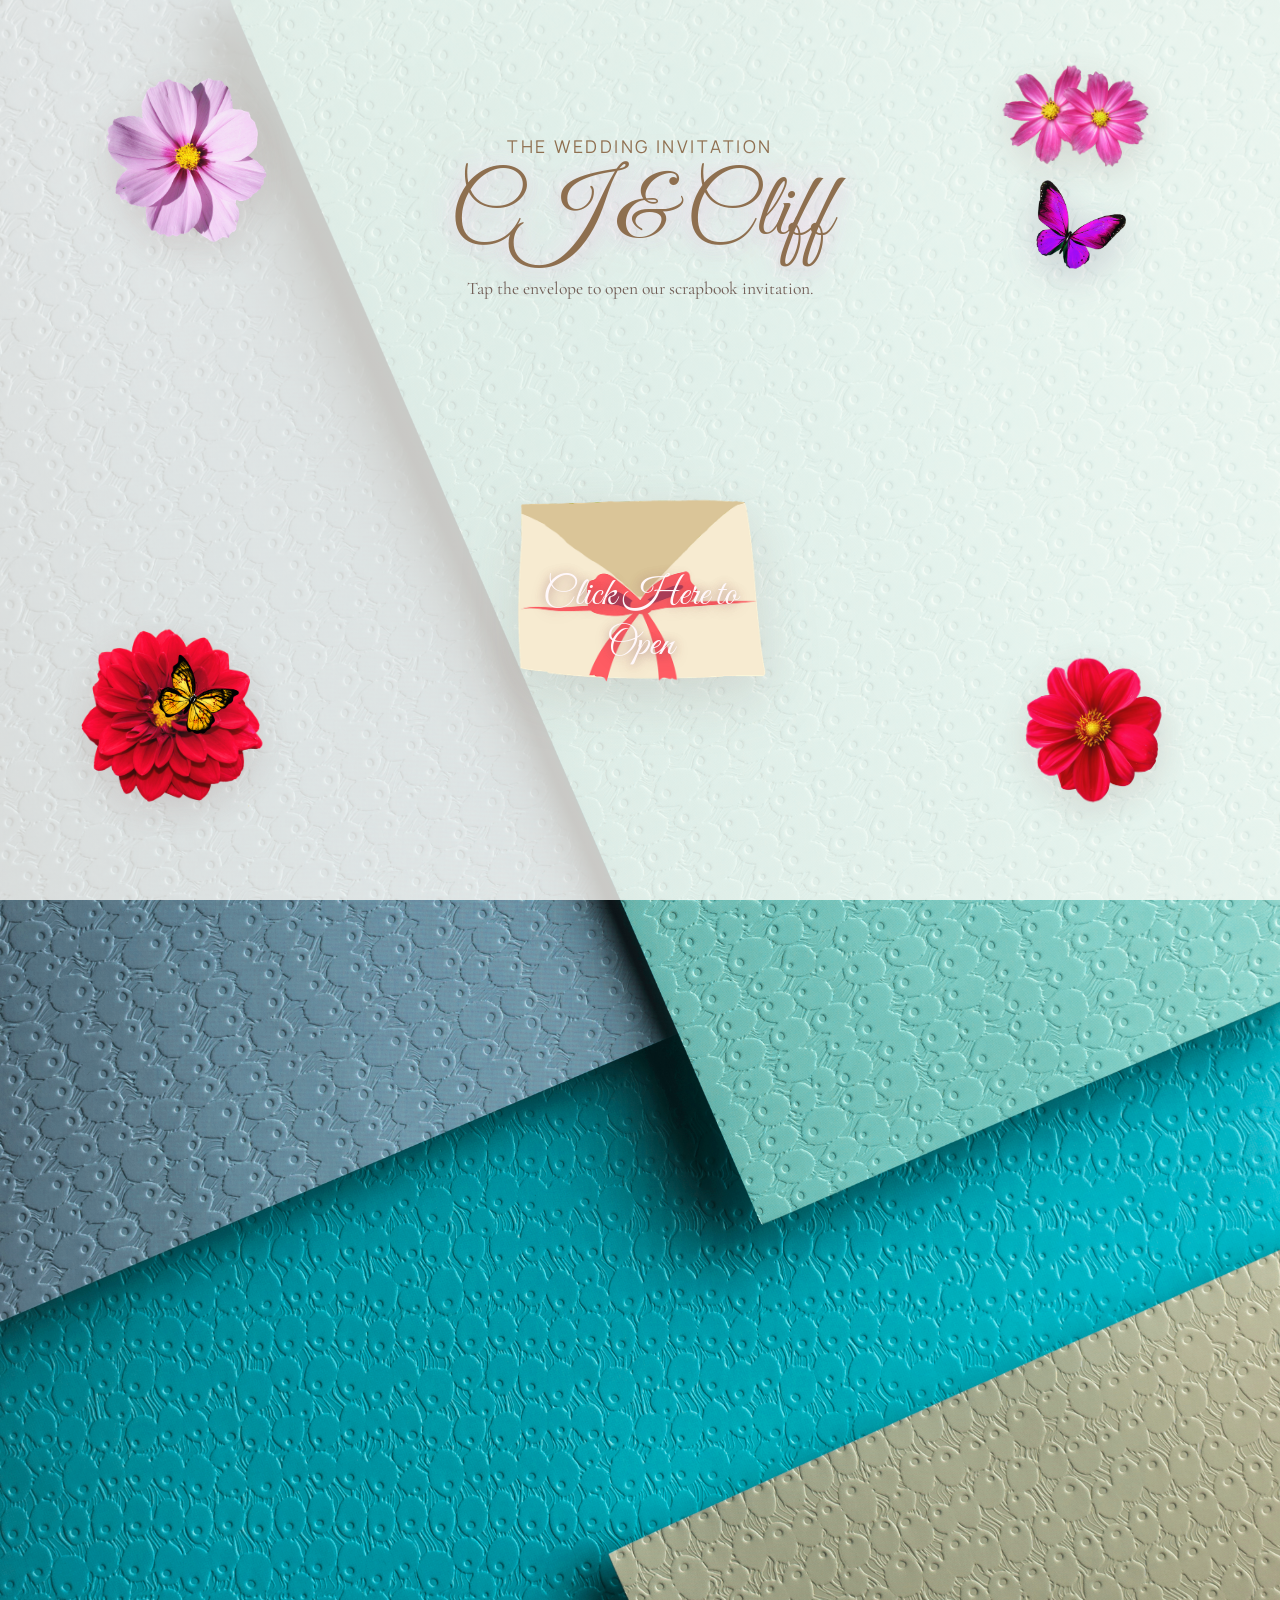
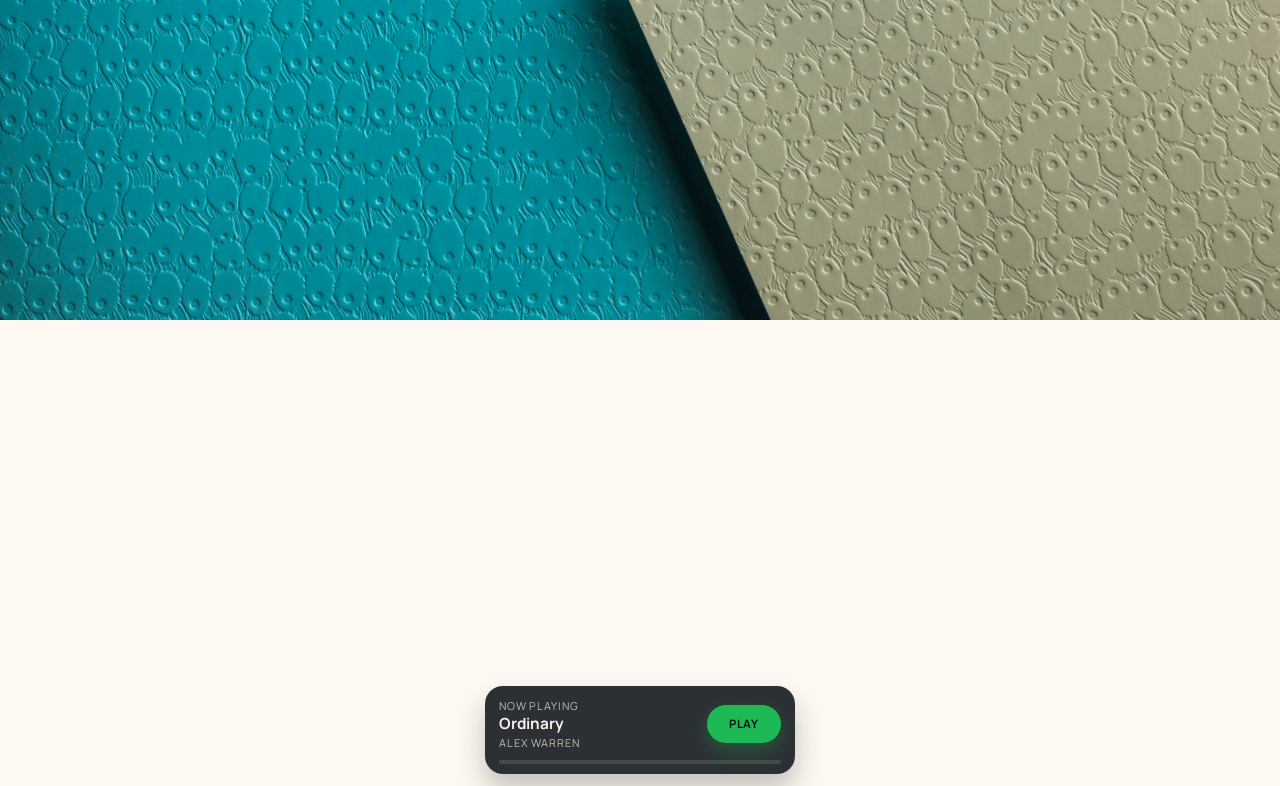
==== index.html @ ca9cabe4 "Add files via upload" ====
﻿<!DOCTYPE html>
<html lang="en">
<head>
    <meta charset="utf-8">
    <title>CJ &amp; Cliff | Wedding</title>
    <meta name="viewport" content="width=device-width, initial-scale=1.0">
    <meta name="description" content="Whimsical scrapbook wedding invitation for CJ and Cliff">
    <link rel="preconnect" href="https://fonts.googleapis.com">
    <link rel="preconnect" href="https://fonts.gstatic.com" crossorigin>
    <link href="https://fonts.googleapis.com/css2?family=Cormorant+Garamond:wght@400;500;600;700&family=Great+Vibes&family=Manrope:wght@400;500;600;700&display=swap" rel="stylesheet">
    <link href="css/style.css?v=20260424t" rel="stylesheet">
</head>
<body class="landing">
    <main class="landing-shell">
        <section class="envelope-stage" id="home">
            <img class="floating flower flower-a" src="img/single-flower-pink.png" srcset="img/single-flower-pink-mobile.png 480w, img/single-flower-pink.png 1200w" sizes="92px" decoding="async" alt="" aria-hidden="true">
            <img class="floating flower flower-b" src="img/pink-cosmos-pair.png" srcset="img/pink-cosmos-pair-mobile.png 900w, img/pink-cosmos-pair.png 1900w" sizes="(max-width: 767px) 116px, 210px" decoding="async" alt="" aria-hidden="true">
            <img class="floating flower flower-c" src="img/red-flower.png" srcset="img/red-flower-mobile.png 700w, img/red-flower.png 1644w" sizes="(max-width: 767px) 92px, 168px" decoding="async" alt="" aria-hidden="true">
            <img class="floating flower flower-d" src="img/red-dahlia.png" srcset="img/red-dahlia-mobile.png 900w, img/red-dahlia.png 2362w" sizes="(max-width: 767px) 92px, 188px" decoding="async" alt="" aria-hidden="true">
            <img class="floating butterfly butterfly-a" src="img/purple-butterfly.png" srcset="img/purple-butterfly-mobile.png 565w, img/purple-butterfly.png 565w" sizes="58px" decoding="async" alt="" aria-hidden="true">
            <img class="floating butterfly butterfly-b" src="img/yellow-butterfly.png" srcset="img/yellow-butterfly-mobile.png 480w, img/yellow-butterfly.png 1728w" sizes="(max-width: 767px) 54px, 86px" decoding="async" alt="" aria-hidden="true">

            <div class="intro-copy">
                <p class="eyebrow">The Wedding Invitation</p>
                <h1>CJ &amp; Cliff</h1>
                <p>Tap the envelope to open our scrapbook invitation.</p>
            </div>

            <button class="envelope" id="openInvitation" type="button" aria-label="Open invitation">
                <span class="envelope-burst" aria-hidden="true">
                    <img class="envelope-bloom envelope-bloom--center" src="img/pink-cosmos-pair.png" srcset="img/pink-cosmos-pair-mobile.png 900w, img/pink-cosmos-pair.png 1900w" sizes="100px" decoding="async" alt="">
                    <img class="envelope-bloom envelope-bloom--left" src="img/single-flower-pink.png" srcset="img/single-flower-pink-mobile.png 480w, img/single-flower-pink.png 1200w" sizes="82px" decoding="async" alt="">
                    <img class="envelope-bloom envelope-bloom--right" src="img/red-dahlia.png" srcset="img/red-dahlia-mobile.png 900w, img/red-dahlia.png 2362w" sizes="88px" decoding="async" alt="">
                    <img class="envelope-bloom envelope-bloom--small-left" src="img/red-flower.png" srcset="img/red-flower-mobile.png 700w, img/red-flower.png 1644w" sizes="42px" decoding="async" alt="">
                    <img class="envelope-bloom envelope-bloom--small-right" src="img/single-flower-pink.png" srcset="img/single-flower-pink-mobile.png 480w, img/single-flower-pink.png 1200w" sizes="42px" decoding="async" alt="">
                </span>
                <span class="envelope-art envelope-art--closed" aria-hidden="true">
                    <img src="img/hero-envelope-closed.png" srcset="img/hero-envelope-closed-mobile.png 1200w, img/hero-envelope-closed.png 5706w" sizes="(max-width: 767px) 94vw, 520px" fetchpriority="high" alt="">
                </span>
                <span class="envelope-art envelope-art--open" aria-hidden="true">
                    <img src="img/hero-envelope-open.png" srcset="img/hero-envelope-open-mobile.png 1200w, img/hero-envelope-open.png 5706w" sizes="(max-width: 767px) 94vw, 520px" decoding="async" alt="">
                </span>
                <span class="envelope-message">Click Here to Open</span>
            </button>
        </section>

        <section class="scrapbook hidden-board" id="scrapbook">
            <section class="countdown-wrap reveal-on-scroll" aria-labelledby="countdownTitle">
                <div class="countdown-board">
                    <p class="eyebrow">Counting Down To Forever</p>
                    <h2 id="countdownTitle">Wedding Day Countdown</h2>
                    <div class="countdown-grid" id="countdownTimer" data-wedding-date="2026-05-28T16:30:00">
                        <div class="countdown-unit">
                            <strong data-unit="days">00</strong>
                            <span>Days</span>
                        </div>
                        <div class="countdown-unit">
                            <strong data-unit="hours">00</strong>
                            <span>Hours</span>
                        </div>
                        <div class="countdown-unit">
                            <strong data-unit="minutes">00</strong>
                            <span>Minutes</span>
                        </div>
                        <div class="countdown-unit">
                            <strong data-unit="seconds">00</strong>
                            <span>Seconds</span>
                        </div>
                    </div>
                </div>
            </section>

            <img class="sticker sticker-1 floating" src="img/single-flower-pink.png" srcset="img/single-flower-pink-mobile.png 480w, img/single-flower-pink.png 1200w" sizes="82px" loading="lazy" decoding="async" alt="" aria-hidden="true">
            <img class="sticker sticker-2 floating" src="img/pink-cosmos-pair.png" srcset="img/pink-cosmos-pair-mobile.png 900w, img/pink-cosmos-pair.png 1900w" sizes="88px" loading="lazy" decoding="async" alt="" aria-hidden="true">
            <img class="sticker sticker-3 floating" src="img/yellow-butterfly.png" srcset="img/yellow-butterfly-mobile.png 480w, img/yellow-butterfly.png 1728w" sizes="46px" loading="lazy" decoding="async" alt="" aria-hidden="true">
            <img class="sticker sticker-4 floating" src="img/red-flower.png" srcset="img/red-flower-mobile.png 700w, img/red-flower.png 1644w" sizes="58px" loading="lazy" decoding="async" alt="" aria-hidden="true">
            <img class="sticker sticker-5 floating" src="img/purple-butterfly.png" srcset="img/purple-butterfly-mobile.png 565w, img/purple-butterfly.png 565w" sizes="62px" loading="lazy" decoding="async" alt="" aria-hidden="true">
            <img class="sticker sticker-6 floating" src="img/red-dahlia.png" srcset="img/red-dahlia-mobile.png 900w, img/red-dahlia.png 2362w" sizes="72px" loading="lazy" decoding="async" alt="" aria-hidden="true">
            <img class="sticker sticker-7 floating" src="img/wedding-bg.png" loading="lazy" decoding="async" alt="" aria-hidden="true">

            <div class="scrapbook-top">
                <div class="top-envelope">
                    <div class="mini-envelope"></div>
                </div>
                <div class="top-date card-note reveal-on-scroll">
                    <p>28th May</p>
                    <h2>2026</h2>
                    <span>At 4:30 in the afternoon<br>Treasure Trove Resort<br>City of Batac, Ilocos Norte</span>
                </div>
            </div>

            <a class="photo-card reveal-on-scroll" href="couple.html">
                <img src="img/hero-cj-cliff-bg.jpg" decoding="async" alt="CJ and Cliff walking by the beach">
                <div class="photo-card__copy">
                    <span>Please join us as we celebrate the wedding of</span>
                    <strong>CJ<br>and<br>Cliff</strong>
                </div>
            </a>

            <a class="circle-card reveal-on-scroll" href="wedding-details.html">
                <span>Click for the</span>
                <strong>Details</strong>
            </a>

            <a class="rsvp-card reveal-on-scroll" href="rsvp.html">
                <img src="img/rsvp-flower-button.png" srcset="img/rsvp-flower-button-mobile.png 1000w, img/rsvp-flower-button.png 5706w" sizes="112px" loading="lazy" decoding="async" alt="" aria-hidden="true">
                <span>Please</span>
                <strong>RSVP</strong>
                <span>Here</span>
            </a>

            <a class="entourage-card reveal-on-scroll" href="entourage.html">
                <span>Click to see the</span>
                <strong>Entourage</strong>
            </a>

            <a class="polaroid polaroid-one reveal-on-scroll" href="dress-code.html">
                <img src="img/dress-code-photo.jpg" loading="lazy" decoding="async" alt="Dress code preview">
                <span>Dress Code</span>
            </a>

            <a class="polaroid polaroid-two reveal-on-scroll" href="gallery.html">
                <img src="img/see-more-photos.jpg" loading="lazy" decoding="async" alt="Bride and groom gallery preview">
                <span>See More Photos</span>
            </a>

            <a class="polaroid polaroid-three reveal-on-scroll" href="wedding-details.html">
                <img src="img/wedding-details-photo.jpg" loading="lazy" decoding="async" alt="Wedding details preview">
                <span>Wedding Details</span>
            </a>
        </section>
    </main>

    <script src="js/main.js?v=20260424q"></script>
</body>
</html>
---- css/style.css ----
﻿:root {
    --paper: #fdf8f1;
    --paper-soft: rgba(255, 252, 247, 0.86);
    --rose: #d69dc3;
    --lilac: #b89ad6;
    --blue: #b9caee;
    --yellow: #f2e18a;
    --text: #6f5b54;
    --heading: #8e6f4f;
    --shadow: 0 20px 45px rgba(104, 78, 65, 0.16);
}

* { box-sizing: border-box; }
html { scroll-behavior: smooth; -webkit-text-size-adjust: 100%; }
body { overflow-x: hidden; }
body {
    margin: 0;
    color: var(--text);
    font-family: "Cormorant Garamond", serif;
    background-color: var(--paper);
    background-image:
        linear-gradient(rgba(255, 252, 247, 0.78), rgba(255, 252, 247, 0.78)),
        url("../img/site-paper-bg.jpg");
    background-position: center top;
    background-size: cover;
    background-repeat: no-repeat;
    background-attachment: fixed;
}

body {
    opacity: 0;
    transform: translateY(16px);
    transition: opacity 0.45s ease, transform 0.45s ease;
}

body.page-ready {
    opacity: 1;
    transform: translateY(0);
}

body.page-leaving {
    opacity: 0;
    transform: translateY(18px);
}

.reveal-on-scroll {
    opacity: 0;
    transform: translateY(28px) scale(0.94);
    transition:
        opacity 0.8s ease,
        transform 0.8s cubic-bezier(0.22, 1, 0.36, 1);
    will-change: opacity, transform;
}

.reveal-on-scroll.is-visible {
    opacity: 1;
    transform: translateY(0) scale(1);
}

img { display: block; max-width: 100%; }
a { color: inherit; text-decoration: none; }
button { font: inherit; }

a,
button {
    -webkit-tap-highlight-color: transparent;
}

@keyframes floaty {
    0%, 100% { transform: translateY(0) rotate(0deg); }
    50% { transform: translateY(-14px) rotate(3deg); }
}

@keyframes flutter {
    0%, 100% { transform: translateY(0) rotate(-4deg); }
    50% { transform: translateY(-10px) translateX(8px) rotate(4deg); }
}

@keyframes fadeUp {
    from { opacity: 0; transform: translateY(20px); }
    to { opacity: 1; transform: translateY(0); }
}

@keyframes scrapbookFloatSoft {
    0%, 100% { transform: translateY(0) rotate(var(--float-rotate, 0deg)); }
    50% { transform: translateY(-10px) rotate(var(--float-rotate, 0deg)); }
}

@keyframes scrapbookFloatTilt {
    0%, 100% { transform: translateY(0) rotate(var(--float-rotate, 0deg)); }
    50% { transform: translateY(-14px) rotate(calc(var(--float-rotate, 0deg) + 2deg)); }
}

@keyframes backArrowNudge {
    0%, 100% { transform: translateX(0) rotate(0deg); }
    50% { transform: translateX(-6px) rotate(-6deg); }
}

@keyframes backArrowLaunch {
    0% { transform: translateX(0) scale(1) rotate(0deg); opacity: 1; }
    45% { transform: translateX(-14px) scale(1.04) rotate(-8deg); opacity: 1; }
    100% { transform: translateX(-58px) scale(0.92) rotate(-14deg); opacity: 0; }
}

@keyframes backLinkFade {
    0% { transform: translateX(0); opacity: 1; }
    100% { transform: translateX(-10px); opacity: 0; }
}

.landing-shell,
.page-wrap {
    min-height: 100vh;
}

.music-panel {
    max-width: 980px;
    margin: 0 auto 60px;
    padding: 0 18px;
}

.countdown-wrap {
    position: relative;
    z-index: 4;
    max-width: 440px;
    margin: 0 auto 22px;
}

.countdown-board {
    position: relative;
    padding: 24px 22px;
    border-radius: 22px;
    text-align: center;
    color: #fff5ea;
    background:
        linear-gradient(180deg, rgba(133, 88, 50, 0.18), rgba(70, 39, 19, 0.2)),
        linear-gradient(135deg, #8b5a2b, #6e4321 45%, #9c6a38 100%);
    box-shadow:
        inset 0 2px 0 rgba(255,255,255,0.12),
        inset 0 -3px 0 rgba(64, 34, 17, 0.24),
        0 18px 30px rgba(90, 58, 33, 0.25);
    overflow: hidden;
}

.countdown-board::before,
.countdown-board::after {
    content: "";
    position: absolute;
    inset: 0;
    pointer-events: none;
}

.countdown-board::before {
    background:
        linear-gradient(90deg, transparent 0 8%, rgba(255,255,255,0.08) 9% 10%, transparent 11% 22%, rgba(255,255,255,0.05) 23% 24%, transparent 25% 100%),
        linear-gradient(180deg, transparent 0 18%, rgba(59, 30, 11, 0.16) 19% 20%, transparent 21% 58%, rgba(59, 30, 11, 0.12) 59% 60%, transparent 61% 100%);
    mix-blend-mode: soft-light;
}

.countdown-board::after {
    inset: 10px;
    border-radius: 16px;
    border: 1px solid rgba(255, 239, 217, 0.16);
}

.countdown-board .eyebrow {
    color: #f9e7c9;
    margin-bottom: 8px;
}

.countdown-board h2 {
    margin: 0 0 16px;
    font-family: "Great Vibes", cursive;
    font-size: 2.6rem;
    font-weight: 400;
    color: #fff7ef;
}

.countdown-grid {
    display: grid;
    grid-template-columns: repeat(4, minmax(0, 1fr));
    gap: 10px;
}

.countdown-unit {
    padding: 14px 8px 12px;
    border-radius: 16px;
    background: rgba(255, 244, 227, 0.12);
    border: 1px solid rgba(255, 244, 227, 0.12);
    backdrop-filter: blur(2px);
}

.countdown-unit strong {
    display: block;
    font-family: "Manrope", sans-serif;
    font-size: 1.7rem;
    line-height: 1;
    letter-spacing: 0.04em;
}

.countdown-unit span {
    display: block;
    margin-top: 8px;
    font-family: "Manrope", sans-serif;
    font-size: 0.72rem;
    letter-spacing: 0.08em;
    text-transform: uppercase;
}

.music-card {
    max-width: 540px;
    margin: 0 auto;
    padding: 22px;
    background: var(--paper-soft);
    border-radius: 24px;
    box-shadow: var(--shadow);
    text-align: center;
}

.music-card h2 {
    margin: 0 0 16px;
    font-family: "Great Vibes", cursive;
    font-size: 2.6rem;
    font-weight: 400;
    color: var(--heading);
}

.envelope-stage,
.scrapbook,
.page-hero {
    position: relative;
    overflow: hidden;
}

.envelope-stage {
    min-height: 100vh;
    padding: 34px 20px 56px;
    display: flex;
    flex-direction: column;
    align-items: center;
    justify-content: center;
    text-align: center;
}

.intro-copy {
    position: relative;
    z-index: 6;
    max-width: 560px;
    animation: fadeUp 0.8s ease both;
}

.eyebrow {
    margin: 0 0 12px;
    font-family: "Manrope", sans-serif;
    font-size: 0.92rem;
    letter-spacing: 0.14em;
    text-transform: uppercase;
    color: var(--heading);
}

.intro-copy h1,
.page-hero h1,
.card-note h2,
.paper-card h2 {
    margin: 0;
    font-family: "Great Vibes", cursive;
    font-weight: 400;
    color: var(--heading);
}

.intro-copy h1 {
    font-size: clamp(3.5rem, 8vw, 5.6rem);
    line-height: 0.95;
    text-shadow:
        0 0 18px rgba(255, 241, 251, 0.9),
        0 0 34px rgba(233, 186, 224, 0.55),
        0 6px 16px rgba(153, 108, 141, 0.22);
}

.intro-copy p,
.page-hero p,
.paper-card p,
.timeline-list span {
    font-size: 1.1rem;
    line-height: 1.6;
}

.envelope {
    position: relative;
    z-index: 2;
    width: min(520px, 92vw);
    height: 390px;
    margin-top: 36px;
    border: 0;
    background: transparent;
    cursor: pointer;
    overflow: visible;
    animation: fadeUp 1s ease 0.15s both;
}

.envelope-art {
    position: absolute;
    inset: 0;
    display: flex;
    align-items: center;
    justify-content: center;
    pointer-events: none;
    transition:
        opacity 0.55s ease,
        transform 0.85s cubic-bezier(0.22, 1, 0.36, 1),
        filter 0.55s ease;
}

.envelope-burst {
    position: absolute;
    left: 50%;
    bottom: 128px;
    z-index: 1;
    width: 310px;
    height: 190px;
    transform: translateX(-50%);
    pointer-events: none;
}

.envelope-bloom {
    position: absolute;
    object-fit: contain;
    opacity: 0;
    transform-origin: bottom center;
    transform: translateY(36px) scale(0.62) rotate(0deg);
    transition:
        transform 0.95s cubic-bezier(0.22, 1, 0.36, 1),
        opacity 0.55s ease;
    filter: drop-shadow(0 12px 14px rgba(112, 72, 110, 0.16));
}

.envelope-bloom--center {
    left: 76px;
    bottom: 18px;
    width: 148px;
    transition-delay: 0.16s;
}

.envelope-bloom--left {
    left: 6px;
    bottom: 24px;
    width: 122px;
    transition-delay: 0.28s;
}

.envelope-bloom--right {
    right: 0;
    bottom: 14px;
    width: 132px;
    transition-delay: 0.22s;
}

.envelope-bloom--small-left {
    left: 44px;
    bottom: 98px;
    width: 64px;
    transition-delay: 0.34s;
}

.envelope-bloom--small-right {
    right: 40px;
    bottom: 92px;
    width: 60px;
    transition-delay: 0.4s;
}

.envelope-art img {
    width: 100%;
    max-width: 520px;
    height: auto;
    object-fit: contain;
    filter: drop-shadow(0 18px 28px rgba(122, 96, 82, 0.18));
}

.envelope-art--closed {
    z-index: 2;
    opacity: 1;
    transform: translateY(0) scale(1);
}

.envelope-art--open {
    z-index: 1;
    opacity: 0;
    transform: translateY(36px) scale(0.9);
}

.envelope-message {
    position: absolute;
    left: 50%;
    top: 214px;
    z-index: 3;
    transform: translateX(-50%);
    font-family: "Great Vibes", cursive;
    font-size: clamp(1.7rem, 4vw, 2.5rem);
    color: #fff8fb;
    text-shadow:
        0 0 10px rgba(130, 70, 74, 0.4),
        0 4px 14px rgba(145, 79, 92, 0.35);
    transition: opacity 0.28s ease, transform 0.28s ease;
}

.envelope.open .envelope-art--closed {
    opacity: 0;
    transform: translateY(-16px) scale(0.96);
}

.envelope.open .envelope-art--open {
    opacity: 1;
    transform: translateY(0) scale(1);
}

.envelope.open .envelope-bloom {
    opacity: 1;
}

.envelope.open .envelope-bloom--center {
    transform: translateY(-30px) scale(1) rotate(-2deg);
}

.envelope.open .envelope-bloom--left {
    transform: translate(-10px, -54px) scale(1) rotate(-10deg);
}

.envelope.open .envelope-bloom--right {
    transform: translate(8px, -48px) scale(1) rotate(12deg);
}

.envelope.open .envelope-bloom--small-left {
    transform: translate(-12px, -82px) scale(1) rotate(-14deg);
}

.envelope.open .envelope-bloom--small-right {
    transform: translate(14px, -78px) scale(1) rotate(14deg);
}

.envelope.open .envelope-message {
    opacity: 0;
    transform: translateX(-50%) translateY(-8px);
    transition: opacity 0.28s ease, transform 0.28s ease;
}

.floating {
    pointer-events: none;
}

.flower,
.sticker,
.page-decor {
    position: absolute;
    object-fit: contain;
    animation: floaty 7s ease-in-out infinite;
    z-index: 3;
    filter: drop-shadow(0 10px 18px rgba(120, 84, 75, 0.18));
}

.butterfly {
    position: absolute;
    object-fit: contain;
    animation: flutter 7s ease-in-out infinite;
    z-index: 3;
    filter: drop-shadow(0 10px 18px rgba(84, 61, 103, 0.22));
}

.flower-a { top: 8%; left: 8%; width: 170px; opacity: 0.96; }
.flower-b { top: 5%; right: 8%; width: 210px; opacity: 0.97; animation-delay: -1.2s; }
.flower-c { bottom: 10%; right: 8%; width: 168px; opacity: 0.95; animation-delay: -2s; }
.flower-d { bottom: 10%; left: 6%; width: 188px; opacity: 0.95; animation-delay: -1.8s; }
.butterfly-a { top: 20%; right: 12%; width: 90px; }
.butterfly-b { bottom: 18%; left: 12%; width: 86px; animation-delay: -1.5s; }

.scrapbook {
    max-width: 540px;
    min-height: 1320px;
    margin: 0 auto 70px;
    padding: 22px 14px 40px;
    background:
        radial-gradient(circle at top left, rgba(255,255,255,0.9), transparent 22%),
        linear-gradient(180deg, rgba(255,255,255,0.72), rgba(255,255,255,0.32));
    border-radius: 26px;
}

.hidden-board {
    opacity: 0;
    transform: translateY(26px);
    pointer-events: none;
    transition: opacity 0.45s ease, transform 0.45s ease;
}

.site-open .hidden-board {
    opacity: 1;
    transform: translateY(0);
    pointer-events: auto;
}

.scrapbook-top {
    position: relative;
    height: 210px;
}

.top-envelope {
    position: absolute;
    top: 0;
    left: 58px;
    width: 240px;
    height: 155px;
}

.mini-envelope {
    position: relative;
    width: 100%;
    height: 100%;
    background: linear-gradient(145deg, #d4c0ef, #b89ad6);
    border-radius: 10px;
    box-shadow: var(--shadow);
}

.mini-envelope::before,
.mini-envelope::after {
    content: "";
    position: absolute;
}

.mini-envelope::before {
    inset: 0;
    background: linear-gradient(135deg, rgba(255,255,255,0.24), rgba(170,142,212,0.18));
    clip-path: polygon(0 0, 50% 55%, 100% 0, 100% 100%, 0 100%);
}

.mini-envelope::after {
    left: 50%;
    top: 50%;
    width: 66px;
    height: 66px;
    border-radius: 50%;
    transform: translate(-50%, -28%);
    background: radial-gradient(circle at 32% 28%, #f2bad0, #c07da0);
    box-shadow: 0 8px 18px rgba(161, 92, 125, 0.2);
}

.card-note {
    position: absolute;
    top: 36px;
    right: 30px;
    width: 205px;
    padding: 22px 18px;
    background: var(--yellow);
    border-radius: 8px;
    box-shadow: var(--shadow);
    text-align: center;
    transform: rotate(1deg);
}

.card-note p {
    margin: 0;
    font-size: 1.55rem;
}

.card-note h2 {
    font-size: 2.5rem;
}

.card-note span {
    display: block;
    margin-top: 10px;
    font-size: 0.9rem;
    line-height: 1.5;
}

.photo-card,
.circle-card,
.rsvp-card,
.entourage-card,
.polaroid {
    position: absolute;
    display: block;
    box-shadow: var(--shadow);
    transition: transform 0.28s ease, box-shadow 0.28s ease, opacity 0.28s ease;
}

.photo-card,
.circle-card,
.rsvp-card,
.entourage-card,
.polaroid {
    animation-duration: 6.8s;
    animation-timing-function: ease-in-out;
    animation-iteration-count: infinite;
}

.photo-card:hover,
.circle-card:hover,
.rsvp-card:hover,
.entourage-card:hover,
.polaroid:hover,
.button-link:hover,
.back-link:hover {
    transform: translateY(-4px);
}

.photo-card:active,
.circle-card:active,
.rsvp-card:active,
.entourage-card:active,
.polaroid:active,
.button-link:active,
.back-link:active {
    transform: scale(0.98);
}

.reveal-on-scroll.photo-card:hover,
.reveal-on-scroll.circle-card:hover,
.reveal-on-scroll.rsvp-card:hover,
.reveal-on-scroll.entourage-card:hover,
.reveal-on-scroll.polaroid:hover {
    transform: translateY(-4px) scale(1);
}

.photo-card {
    --float-rotate: -2deg;
    top: 184px;
    left: 44px;
    width: 210px;
    height: 320px;
    overflow: hidden;
    background: #fff;
    transform: rotate(var(--float-rotate));
    animation-name: scrapbookFloatSoft;
}

.photo-card img {
    width: 100%;
    height: 100%;
    object-fit: cover;
    object-position: center 42%;
}

.photo-card::after {
    content: "";
    position: absolute;
    inset: 0;
    background: linear-gradient(180deg, rgba(31, 25, 28, 0.1), rgba(31, 25, 28, 0.55));
}

.photo-card__copy {
    position: absolute;
    inset: auto 18px 18px;
    z-index: 1;
    color: #fff;
    text-align: center;
}

.photo-card__copy span {
    display: block;
    font-size: 0.86rem;
}

.photo-card__copy strong,
.circle-card strong,
.rsvp-card strong,
.entourage-card strong {
    display: block;
    font-family: "Great Vibes", cursive;
    font-weight: 400;
    line-height: 0.95;
}

.photo-card__copy strong {
    margin-top: 12px;
    font-size: 2.95rem;
}

.circle-card {
    --float-rotate: -6deg;
    top: 440px;
    right: 44px;
    width: 178px;
    height: 178px;
    border-radius: 0;
    background: url("../img/details-flower.png") center / contain no-repeat;
    color: #fff7ef;
    padding: 40px 18px 18px;
    text-align: center;
    transform: rotate(var(--float-rotate));
    box-shadow: none;
    animation-name: scrapbookFloatTilt;
    animation-delay: -1.1s;
}

.circle-card span,
.rsvp-card span,
.entourage-card span {
    display: block;
    font-family: "Manrope", sans-serif;
    font-size: 0.72rem;
    letter-spacing: 0.08em;
    text-transform: uppercase;
}

.circle-card strong {
    font-size: 2.95rem;
}

.circle-card span,
.circle-card strong {
    text-shadow: 0 3px 12px rgba(92, 24, 34, 0.38);
}

.rsvp-card {
    --float-rotate: 6deg;
    top: 444px;
    left: 108px;
    width: 168px;
    height: 168px;
    padding: 28px 14px 20px;
    display: flex;
    flex-direction: column;
    align-items: center;
    justify-content: center;
    gap: 2px;
    isolation: isolate;
    overflow: hidden;
    text-align: center;
    border-radius: 50%;
    background: transparent;
    color: #9c456f;
    box-shadow: none;
    transform: rotate(var(--float-rotate));
    animation-name: scrapbookFloatSoft;
    animation-delay: -2.1s;
}

.rsvp-card img {
    position: absolute;
    inset: 0;
    width: 100%;
    height: 100%;
    object-fit: contain;
    object-position: center;
    filter: saturate(1.04) contrast(1.02);
    z-index: -1;
}

.rsvp-card strong {
    margin: 0;
    font-size: 2.4rem;
    line-height: 0.92;
}

.rsvp-card span,
.rsvp-card strong {
    position: relative;
    z-index: 1;
    color: #8b2b61;
    text-shadow:
        0 0 10px rgba(255,255,255,0.98),
        0 2px 12px rgba(255,255,255,0.95);
}

.rsvp-card span {
    font-size: 0.78rem;
    letter-spacing: 0.1em;
    text-transform: uppercase;
    font-weight: 700;
}

.rsvp-card::after {
    content: "";
    position: absolute;
    inset: 32px;
    border-radius: 50%;
    background: radial-gradient(circle, rgba(255,255,255,0.54), rgba(255,255,255,0.08) 62%, transparent 76%);
    z-index: 0;
}

.entourage-card {
    --float-rotate: -8deg;
    top: 650px;
    left: 56px;
    width: 248px;
    padding: 22px 18px 20px;
    background:
        url("../img/entourage-butterfly.png") right -6px top -10px / 112px no-repeat,
        url("../img/pink-cosmos-pair.png") left -8px bottom -8px / 134px no-repeat,
        url("../img/single-flower-pink.png") left 50% top 50% / 92px no-repeat,
        url("../img/entourage-butterfly.png") right 18px bottom 16px / 76px no-repeat;
    color: #355f46;
    text-align: center;
    transform: rotate(var(--float-rotate));
    border-radius: 24px;
    box-shadow: 0 14px 26px rgba(132, 85, 115, 0.12);
    animation-name: scrapbookFloatTilt;
    animation-delay: -2.8s;
}

.entourage-card strong {
    margin-top: 12px;
    font-size: 2.85rem;
}

.entourage-card span,
.entourage-card strong {
    text-shadow:
        0 0 10px rgba(255,255,255,0.94),
        0 2px 10px rgba(255,255,255,0.86);
}

.polaroid {
    --float-rotate: 8deg;
    width: 122px;
    padding: 12px 12px 18px;
    background: #fff;
    transform: rotate(var(--float-rotate));
    animation-name: scrapbookFloatSoft;
}

.polaroid img {
    width: 100%;
    height: 128px;
    object-fit: cover;
}

.polaroid span {
    display: block;
    padding-top: 10px;
    text-align: center;
    font-family: "Manrope", sans-serif;
    font-size: 0.9rem;
    color: var(--heading);
}

.polaroid-one { right: 90px; bottom: 250px; }
.polaroid-one { right: 34px; bottom: 308px; }
.polaroid-one { animation-delay: -0.7s; }
.polaroid-two { --float-rotate: -8deg; right: 30px; bottom: 98px; transform: rotate(var(--float-rotate)); animation-delay: -1.8s; }
.polaroid-three { --float-rotate: 4deg; left: 186px; bottom: 258px; transform: rotate(var(--float-rotate)); animation-delay: -2.9s; }

.sticker { z-index: 2; }
.sticker-1 { top: -10px; right: 80px; width: 128px; }
.sticker-2 { top: 18px; left: 182px; width: 136px; animation-delay: -1.2s; }
.sticker-3 { top: 250px; left: -22px; width: 78px; }
.sticker-4 { top: 188px; left: 300px; width: 88px; animation-delay: -1.4s; }
.sticker-5 { top: 540px; right: -18px; left: auto; width: 108px; }
.sticker-6 { bottom: 250px; left: -16px; width: 110px; animation-delay: -1.9s; }
.sticker-7 { bottom: -4px; right: 8px; left: auto; width: 86px; animation-delay: -1.1s; }

.page-wrap {
    padding: 40px 18px 80px;
}

.page-hero,
.page-content {
    max-width: 980px;
    margin: 0 auto;
}

.page-hero {
    padding: 60px 26px;
    text-align: center;
}

.page-hero h1 {
    font-size: clamp(3rem, 8vw, 5rem);
}

.page-content {
    display: grid;
    gap: 22px;
}

.page-decor-left {
    top: 16px;
    left: -18px;
    width: 130px;
}

.page-decor-right {
    top: 26px;
    right: -8px;
    width: 96px;
}

.paper-card {
    padding: 28px;
    background: var(--paper-soft);
    border-radius: 26px;
    box-shadow: var(--shadow);
}

.feature-photo-card {
    width: min(100%, 460px);
    margin: 0 auto;
    padding: 14px;
    background: rgba(255, 255, 255, 0.82);
    border-radius: 28px;
    box-shadow: var(--shadow);
}

.feature-photo-card img {
    width: 100%;
    aspect-ratio: 4 / 5;
    object-fit: cover;
    object-position: center;
    border-radius: 22px;
}

.floating-card {
    animation: scrapbookFloatSoft 6.8s ease-in-out infinite;
}

.paper-card h2,
.paper-card h3 {
    margin: 0 0 10px;
    color: var(--heading);
}

.center-card {
    text-align: center;
}

.info-grid,
.portrait-grid,
.gallery-grid {
    display: grid;
    gap: 22px;
}

.info-grid,
.portrait-grid {
    grid-template-columns: repeat(2, minmax(0, 1fr));
}

.three-up {
    grid-template-columns: repeat(3, minmax(0, 1fr));
}

.portrait-card img {
    width: 100%;
    height: 380px;
    margin-bottom: 16px;
    border-radius: 20px;
    object-fit: cover;
}

.portrait-photo-groom {
    object-position: center 18%;
}

.portrait-photo-bride {
    object-position: center 16%;
}

.love-story-list {
    margin-top: 18px;
}

.timeline-list {
    display: grid;
    gap: 12px;
}

.timeline-list div {
    display: grid;
    grid-template-columns: 120px 1fr;
    gap: 14px;
    padding-bottom: 12px;
    border-bottom: 1px solid rgba(114, 91, 84, 0.12);
}

.timeline-list div:last-child {
    border-bottom: 0;
    padding-bottom: 0;
}

.artistic-timeline {
    gap: 18px;
}

.artistic-timeline div {
    display: grid;
    grid-template-columns: 120px minmax(0, 1fr);
    column-gap: 14px;
    row-gap: 6px;
    align-items: start;
    padding: 16px 18px 18px;
    border-bottom: 0;
    border-radius: 22px;
    background:
        linear-gradient(180deg, rgba(255,255,255,0.72), rgba(255,250,245,0.5)),
        radial-gradient(circle at top right, rgba(214, 157, 195, 0.16), transparent 38%);
    box-shadow: 0 12px 28px rgba(128, 95, 109, 0.08);
}

.artistic-timeline p {
    grid-column: 2;
    margin: 8px 0 0;
    font-size: 1rem;
    line-height: 1.65;
}

.timeline-list strong {
    color: #9673bc;
    font-family: "Manrope", sans-serif;
    font-size: 0.92rem;
    letter-spacing: 0.08em;
    text-transform: uppercase;
}

.button-link,
.back-link {
    display: inline-flex;
    align-items: center;
    justify-content: center;
    min-height: 52px;
    padding: 0 22px;
    border-radius: 999px;
}

.button-link {
    background: #a888cd;
    color: #fff;
    font-family: "Manrope", sans-serif;
    transition: transform 0.28s ease, box-shadow 0.28s ease, opacity 0.28s ease;
    border: 0;
    cursor: pointer;
}

.back-link {
    position: relative;
    justify-self: center;
    width: min(420px, 100%);
    min-height: 164px;
    padding: 0 48px 0 122px;
    background: transparent;
    box-shadow: none;
    color: #5d3319;
    font-family: "Cormorant Garamond", serif;
    font-size: 2.15rem;
    font-style: italic;
    font-weight: 700;
    line-height: 0.9;
    letter-spacing: 0.02em;
    text-align: center;
    text-wrap: balance;
    text-shadow:
        0 0 10px rgba(255, 243, 214, 0.98),
        0 2px 10px rgba(255, 228, 178, 0.82);
    transition: transform 0.28s ease, opacity 0.28s ease, filter 0.28s ease;
    isolation: isolate;
    z-index: 1;
}

.back-link::before {
    content: "";
    position: absolute;
    inset: 0;
    background: url("../img/back-arrow-wood.png") center / contain no-repeat;
    animation: backArrowNudge 2.8s ease-in-out infinite;
    z-index: -1;
}

.back-link:hover {
    filter: drop-shadow(0 18px 20px rgba(135, 102, 125, 0.16));
}

.back-link.is-returning::before {
    animation: backArrowLaunch 0.55s ease forwards;
}

.back-link.is-returning {
    animation: backLinkFade 0.55s ease forwards;
}

.gallery-grid {
    grid-template-columns: repeat(3, minmax(0, 1fr));
}

.gallery-grid img {
    width: 100%;
    aspect-ratio: 4 / 5;
    object-fit: cover;
    border-radius: 22px;
    box-shadow: var(--shadow);
}

.memory-board {
    position: relative;
    padding: 26px 24px 30px;
    border-radius: 34px;
    background:
        radial-gradient(circle at top left, rgba(245, 197, 221, 0.28), transparent 24%),
        radial-gradient(circle at bottom right, rgba(185, 202, 238, 0.26), transparent 24%),
        linear-gradient(180deg, rgba(255,255,255,0.78), rgba(255,250,246,0.7));
    box-shadow: var(--shadow);
    overflow: hidden;
}

.memory-board::before,
.memory-board::after {
    content: "";
    position: absolute;
    pointer-events: none;
}

.memory-board::before {
    top: 20px;
    right: 44px;
    width: 150px;
    height: 110px;
    border-radius: 28px;
    background: rgba(255, 214, 230, 0.74);
    filter: blur(2px);
    transform: rotate(-7deg);
}

.memory-board::after {
    left: -18px;
    bottom: 42px;
    width: 120px;
    height: 160px;
    background: rgba(203, 177, 230, 0.32);
    clip-path: polygon(0 0, 100% 8%, 88% 100%, 6% 90%);
    transform: rotate(-10deg);
}

.memory-board__intro {
    position: relative;
    z-index: 1;
    width: min(100%, 420px);
    margin: 0 auto 24px;
    padding: 20px 22px;
    text-align: center;
    background: rgba(255, 252, 247, 0.92);
    border-radius: 24px;
    box-shadow: 0 14px 28px rgba(129, 93, 98, 0.1);
}

.memory-board__eyebrow {
    display: block;
    margin-bottom: 8px;
    font-family: "Manrope", sans-serif;
    font-size: 0.76rem;
    letter-spacing: 0.14em;
    text-transform: uppercase;
    color: #b17ca1;
}

.memory-board__intro h2 {
    margin: 0 0 10px;
    color: var(--heading);
}

.memory-board__intro p {
    margin: 0;
}

.memory-wall {
    position: relative;
    z-index: 1;
    column-count: 3;
    column-gap: 22px;
}

.memory-shot {
    --memory-rotate: 0deg;
    position: relative;
    display: inline-block;
    width: 100%;
    margin: 0 0 22px;
    padding: 14px 14px 18px;
    break-inside: avoid;
    background: #fffdf9;
    border-radius: 16px;
    box-shadow: 0 16px 30px rgba(115, 83, 88, 0.14);
    transform: rotate(var(--memory-rotate));
    transition: transform 0.28s ease, box-shadow 0.28s ease;
}

.memory-wall .memory-shot.reveal-on-scroll,
.memory-wall .memory-shot.reveal-on-scroll.is-visible {
    opacity: 1;
    transform: rotate(var(--memory-rotate));
    transition:
        transform 0.28s ease,
        box-shadow 0.28s ease;
}

.memory-shot:nth-child(4n + 1) { --memory-rotate: -3deg; }
.memory-shot:nth-child(4n + 2) { --memory-rotate: 2.5deg; }
.memory-shot:nth-child(4n + 3) { --memory-rotate: -1.5deg; }
.memory-shot:nth-child(4n + 4) { --memory-rotate: 3deg; }

.memory-shot:hover {
    transform: translateY(-4px) rotate(var(--memory-rotate));
    box-shadow: 0 20px 38px rgba(115, 83, 88, 0.18);
}

.memory-shot img {
    width: 100%;
    height: auto;
    border-radius: 10px;
    object-fit: cover;
    cursor: zoom-in;
}

.memory-shot {
    cursor: zoom-in;
}

.memory-lightbox-open {
    overflow: hidden;
}

.memory-lightbox {
    position: fixed;
    inset: 0;
    z-index: 9999;
    display: flex;
    align-items: center;
    justify-content: center;
    padding: 32px;
    background: rgba(40, 22, 18, 0.82);
    opacity: 0;
    pointer-events: none;
    transition: opacity 0.22s ease;
}

.memory-lightbox.is-open {
    opacity: 1;
    pointer-events: auto;
}

.memory-lightbox.is-loading .memory-lightbox__dialog::after {
    content: "Loading photo...";
    position: absolute;
    inset: auto 18px 18px;
    padding: 8px 12px;
    border-radius: 999px;
    background: rgba(40, 22, 18, 0.72);
    color: #fff7ef;
    font-family: "Manrope", sans-serif;
    font-size: 0.72rem;
    letter-spacing: 0.06em;
    text-transform: uppercase;
}

.memory-lightbox__dialog {
    position: relative;
    display: flex;
    align-items: center;
    justify-content: center;
    width: min(96vw, 1400px);
    max-height: 92vh;
    padding: 18px;
    border-radius: 28px;
    background:
        linear-gradient(180deg, rgba(255,255,255,0.2), rgba(255,255,255,0.08)),
        rgba(255, 250, 244, 0.14);
    box-shadow: 0 28px 70px rgba(0, 0, 0, 0.28);
    backdrop-filter: blur(6px);
}

.memory-lightbox__image {
    display: block;
    max-width: min(calc(92vw - 120px), 1320px);
    max-height: calc(92vh - 36px);
    width: auto;
    height: auto;
    border-radius: 20px;
    box-shadow: 0 18px 42px rgba(28, 16, 12, 0.34);
}

.memory-lightbox__close {
    position: absolute;
    top: 18px;
    right: 18px;
    z-index: 1;
    width: 52px;
    height: 52px;
    border: 0;
    border-radius: 50%;
    background: rgba(255, 250, 244, 0.92);
    color: #6f4a37;
    font-size: 2rem;
    line-height: 1;
    cursor: pointer;
    box-shadow: 0 12px 22px rgba(37, 20, 14, 0.16);
}

.memory-lightbox__close:hover {
    transform: scale(1.04);
}

.memory-lightbox__close:focus-visible,
.memory-shot:focus-visible,
.memory-shot img:focus-visible {
    outline: 3px solid rgba(242, 225, 138, 0.95);
    outline-offset: 4px;
}

.memory-tape {
    position: absolute;
    top: -10px;
    left: 50%;
    width: 72px;
    height: 26px;
    border-radius: 6px;
    background:
        linear-gradient(180deg, rgba(255,255,255,0.2), rgba(255,255,255,0)),
        rgba(204, 174, 230, 0.62);
    transform: translateX(-50%) rotate(-4deg);
    box-shadow: 0 4px 10px rgba(141, 118, 161, 0.12);
}

.memory-shot:nth-child(3n + 2) .memory-tape {
    background: rgba(247, 205, 168, 0.62);
    transform: translateX(-50%) rotate(5deg);
}

.memory-shot:nth-child(3n + 3) .memory-tape {
    background: rgba(189, 223, 203, 0.66);
    transform: translateX(-50%) rotate(-2deg);
}

.rsvp-form {
    display: grid;
    gap: 16px;
    margin-top: 18px;
    text-align: left;
}

.form-field {
    display: grid;
    gap: 8px;
}

.form-field > span,
.form-field legend {
    font-family: "Manrope", sans-serif;
    font-size: 0.9rem;
    letter-spacing: 0.04em;
    color: var(--heading);
}

.form-field input,
.form-field select {
    width: 100%;
    min-height: 52px;
    padding: 0 16px;
    border: 1px solid rgba(145, 109, 92, 0.18);
    border-radius: 14px;
    background: rgba(255,255,255,0.88);
    color: var(--text);
    font: inherit;
}

.form-field--choice {
    display: grid;
    gap: 10px;
    padding: 0;
    border: 0;
    margin: 0;
}

.choice-pill {
    position: relative;
    display: flex;
    align-items: center;
    gap: 10px;
    padding: 14px 16px;
    border-radius: 14px;
    background: rgba(255,255,255,0.7);
    border: 1px solid rgba(145, 109, 92, 0.12);
    cursor: pointer;
}

.choice-pill input {
    width: 18px;
    min-height: auto;
    margin: 0;
}

.choice-pill span {
    font-family: "Manrope", sans-serif;
    font-size: 0.95rem;
}

.is-hidden {
    display: none !important;
}

.form-note,
.form-status {
    margin: 0;
    text-align: center;
    font-family: "Manrope", sans-serif;
    font-size: 0.9rem;
}

.form-note {
    color: var(--heading);
    opacity: 0.82;
}

.form-status {
    min-height: 1.4em;
    color: #8b5f79;
}

.form-status.is-error {
    color: #a14d4d;
}

@media (max-width: 1200px) {
    .scrapbook {
        min-height: auto;
        display: grid;
        gap: 18px;
        max-width: 540px;
    }

    .scrapbook-top {
        height: auto;
        display: grid;
        gap: 18px;
    }

    .top-envelope,
    .card-note,
    .photo-card,
    .circle-card,
    .rsvp-card,
    .entourage-card,
    .polaroid {
        position: relative;
        inset: auto;
        left: auto;
        right: auto;
        top: auto;
        bottom: auto;
        transform: none !important;
        width: 100%;
    }

    .sticker {
        position: absolute;
        width: auto;
        max-width: 96px;
    }

    .sticker-1 { top: 8px; right: 26px; width: 82px; }
    .sticker-2 { top: 24px; left: auto; right: 130px; width: 88px; }
    .sticker-3 { top: 210px; left: 6px; width: 46px; }
    .sticker-4 { top: 150px; left: auto; right: 170px; width: 58px; }
    .sticker-5 { top: 560px; left: 10px; width: 62px; }
    .sticker-6 { bottom: 248px; left: 122px; width: 72px; }
    .sticker-7 { bottom: 44px; left: 10px; width: 78px; }

    .top-envelope { height: 190px; }
    .photo-card { height: 420px; }

    .circle-card {
        justify-self: center;
        width: min(260px, 100%);
        height: 260px;
        background-size: contain;
    }

    .rsvp-card,
    .entourage-card,
    .polaroid {
        justify-self: stretch;
    }

    .polaroid img {
        height: 220px;
    }

    .info-grid,
    .portrait-grid,
    .three-up,
    .gallery-grid {
        grid-template-columns: 1fr;
    }

    .memory-wall {
        column-count: 2;
    }
}

@media (max-width: 991px) {
    .page-wrap {
        padding: 28px 14px 56px;
    }

    .page-hero {
        padding: 34px 18px 22px;
    }

    .paper-card {
        padding: 22px 18px;
        border-radius: 22px;
    }

    .page-decor-left {
        width: 92px;
        left: -12px;
    }

    .page-decor-right {
        width: 68px;
        right: -6px;
    }

    .feature-photo-card {
        width: min(100%, 340px);
        padding: 8px;
        border-radius: 20px;
    }

    .feature-photo-card img {
        aspect-ratio: 1 / 1.12;
        max-height: 360px;
        border-radius: 16px;
    }

    .portrait-card img {
        height: 280px;
        border-radius: 16px;
    }

    .gallery-grid {
        gap: 16px;
    }

    .gallery-grid img {
        aspect-ratio: 1 / 1;
        max-height: 260px;
        border-radius: 18px;
    }

    .memory-board {
        padding: 20px 14px 24px;
        border-radius: 26px;
    }

    .memory-board__intro {
        width: 100%;
        padding: 16px 14px;
        margin-bottom: 18px;
    }

    .memory-wall {
        column-gap: 14px;
    }

    .memory-shot {
        margin-bottom: 14px;
        padding: 10px 10px 12px;
        border-radius: 12px;
    }

    .memory-shot img {
        border-radius: 8px;
    }

    .photo-card {
        height: 300px;
    }

    .polaroid img {
        height: 160px;
    }
}
@media (max-width: 767px) {
    body {
        background-image:
            linear-gradient(rgba(255, 252, 247, 0.84), rgba(255, 252, 247, 0.84)),
            url("../img/site-paper-bg-mobile.jpg");
        background-attachment: scroll;
    }

    .flower,
    .butterfly,
    .sticker,
    .page-decor,
    .back-link::before {
        filter: none;
    }

    .countdown-unit,
    .memory-lightbox__dialog {
        backdrop-filter: none;
    }

    .circle-card::before {
        background: url("../img/details-flower-mobile.png") center / contain no-repeat;
    }

    .back-link::before {
        background: url("../img/back-arrow-wood-mobile.png") center / contain no-repeat;
    }

    .envelope-stage {
        padding: 20px 12px 28px;
        min-height: auto;
        gap: 8px;
    }

    .intro-copy {
        max-width: 320px;
    }

    .intro-copy h1 {
        font-size: 2.2rem;
        line-height: 0.98;
        margin-bottom: 6px;
    }

    .intro-copy p,
    .page-hero p,
    .paper-card p {
        font-size: 0.88rem;
    }

    .eyebrow {
        font-size: 0.68rem;
        letter-spacing: 0.12em;
        margin-bottom: 6px;
    }

    .envelope {
        width: min(360px, 94vw);
        height: 280px;
        margin-top: 6px;
    }

    .envelope-art img {
        max-width: 360px;
    }

    .envelope-burst {
        bottom: 92px;
        width: 220px;
        height: 132px;
    }

    .envelope-bloom--center {
        left: 58px;
        width: 100px;
    }

    .envelope-bloom--left {
        left: 4px;
        width: 82px;
    }

    .envelope-bloom--right {
        right: 2px;
        width: 88px;
    }

    .envelope-bloom--small-left,
    .envelope-bloom--small-right {
        width: 42px;
    }

    .envelope-message {
        top: 160px;
        width: 100%;
        padding: 0 16px;
        font-size: 1.35rem;
        line-height: 1.1;
    }

    .flower-a,
    .flower-c,
    .flower-d {
        display: block;
        opacity: 0.95;
    }

    .flower-b {
        display: block;
        top: -10px;
        right: -10px;
        width: 116px;
        opacity: 0.98;
    }

    .flower-a {
        top: 84px;
        left: -18px;
        width: 92px;
    }

    .flower-c {
        bottom: 132px;
        right: -18px;
        width: 106px;
    }

    .flower-d {
        bottom: -8px;
        left: -18px;
        width: 114px;
    }

    .butterfly-a,
    .butterfly-b,
    .page-decor-right {
        display: none;
    }

    .butterfly-a {
        display: block;
        top: 212px;
        left: -6px;
        width: 66px;
        opacity: 0.96;
    }

    .butterfly-b {
        display: block;
        bottom: 248px;
        right: 4px;
        width: 62px;
        opacity: 0.92;
    }

    .scrapbook {
        display: grid;
        grid-template-columns: repeat(2, minmax(0, 1fr));
        padding: 6px 6px 14px;
        margin-bottom: 22px;
        gap: 8px;
        max-width: 100%;
        min-height: auto;
        border-radius: 18px;
        align-items: start;
    }

    .sticker {
        display: block;
        opacity: 0.96;
    }

    .sticker-1 {
        top: 104px;
        right: -12px;
        width: 84px;
    }

    .sticker-2 {
        top: 340px;
        left: -18px;
        width: 92px;
    }

    .sticker-3 {
        top: 512px;
        right: -6px;
        left: auto;
        width: 52px;
    }

    .sticker-4 {
        top: 706px;
        left: -8px;
        right: auto;
        width: 58px;
    }

    .sticker-5 {
        top: auto;
        bottom: 330px;
        left: auto;
        right: -8px;
        width: 72px;
    }

    .sticker-6 {
        bottom: 156px;
        left: -10px;
        width: 76px;
    }

    .sticker-7 {
        bottom: 8px;
        left: auto;
        right: -12px;
        width: 62px;
    }

    .scrapbook-top {
        display: contents;
    }

    .top-envelope,
    .card-note,
    .photo-card,
    .circle-card,
    .rsvp-card,
    .entourage-card,
    .polaroid {
        position: relative;
        inset: auto;
        left: auto;
        right: auto;
        top: auto;
        bottom: auto;
        width: 100%;
        max-width: 100%;
        margin: 0;
        transform: none !important;
    }

    .top-envelope {
        display: none;
        height: 96px;
    }

    .mini-envelope::after {
        width: 36px;
        height: 36px;
    }

    .card-note {
        position: relative;
        padding: 10px 8px;
        border-radius: 14px;
        width: 100%;
        max-width: 100%;
        grid-column: 1 / -1;
    }

    .card-note p {
        font-size: 0.9rem;
    }

    .card-note h2 {
        font-size: 1.35rem;
    }

    .card-note span {
        font-size: 0.64rem;
        line-height: 1.4;
    }

    .photo-card {
        height: 160px;
        border-radius: 16px;
        grid-column: 1 / -1;
    }

    .photo-card__copy {
        inset: auto 10px 10px;
    }

    .circle-card,
    .rsvp-card,
    .entourage-card {
        padding-left: 12px;
        padding-right: 12px;
    }

    .circle-card {
        align-self: center;
        justify-self: center;
        width: min(132px, 100%);
        height: 132px;
        min-height: 132px;
        padding: 24px 10px 10px;
        border-radius: 0;
        grid-column: 1;
    }

    .rsvp-card,
    .entourage-card {
        text-align: center;
        border-radius: 16px;
    }

    .rsvp-card {
        grid-column: 2;
        min-height: 132px;
        display: flex;
        flex-direction: column;
        justify-content: center;
        border-radius: 50%;
    }

    .entourage-card {
        grid-column: 1 / -1;
    }

    .polaroid {
        padding: 5px 5px 8px;
        border-radius: 14px;
    }

    .polaroid-one {
        grid-column: 1;
    }

    .polaroid-two {
        grid-column: 2;
    }

    .polaroid-three {
        grid-column: 1 / -1;
    }

    .polaroid img {
        height: 62px;
    }

    .photo-card__copy span,
    .circle-card span,
    .rsvp-card span,
    .entourage-card span,
    .polaroid span {
        font-size: 0.64rem;
    }

    .photo-card__copy strong { font-size: 1.32rem; }
    .circle-card strong { font-size: 1.4rem; }
    .rsvp-card strong { font-size: 1.5rem; }
    .entourage-card strong { font-size: 1.45rem; }
    .photo-card img { object-position: center 20%; }

    .page-wrap {
        padding: 18px 10px 36px;
    }

    .music-panel {
        padding: 0 8px;
        margin-bottom: 24px;
    }

    .countdown-wrap {
        max-width: 100%;
        margin-bottom: 16px;
    }

    .countdown-board {
        padding: 14px 10px;
        border-radius: 18px;
    }

    .countdown-board h2 {
        font-size: 1.65rem;
        margin-bottom: 12px;
    }

    .countdown-grid {
        gap: 6px;
    }

    .countdown-unit {
        padding: 8px 4px;
        border-radius: 12px;
    }

    .countdown-unit strong {
        font-size: 1rem;
    }

    .countdown-unit span {
        font-size: 0.5rem;
    }

    .music-card {
        padding: 14px;
        border-radius: 16px;
    }

    .music-card h2 {
        font-size: 1.9rem;
    }

    .page-hero {
        padding: 28px 14px 18px;
    }


    .page-decor-left {
        display: block;
        top: -6px;
        left: -10px;
        width: 88px;
        opacity: 0.94;
    }

    .page-decor-right {
        display: none;
    }

    .paper-card {
        padding: 16px 14px;
        border-radius: 16px;
    }

    .memory-board {
        padding: 18px 12px 20px;
        border-radius: 24px;
    }

    .memory-board::before {
        top: 18px;
        right: 20px;
        width: 92px;
        height: 72px;
    }

    .memory-board::after {
        width: 76px;
        height: 110px;
        bottom: 28px;
    }

    .memory-board__intro {
        padding: 16px 14px;
        border-radius: 18px;
        margin-bottom: 18px;
    }

    .memory-wall {
        column-count: 2;
        column-gap: 12px;
    }

    .memory-shot {
        margin-bottom: 12px;
        padding: 10px 10px 12px;
        border-radius: 12px;
        transform: none;
    }

    .memory-wall .memory-shot.reveal-on-scroll,
    .memory-wall .memory-shot.reveal-on-scroll.is-visible {
        transform: none;
    }

    .memory-shot:hover {
        transform: translateY(-2px);
    }

    .memory-lightbox {
        padding: 18px;
    }

    .memory-lightbox__dialog {
        width: min(100vw, 100%);
        max-height: 88vh;
        padding: 12px;
        border-radius: 20px;
    }

    .memory-lightbox__image {
        max-width: calc(100vw - 110px);
        max-height: calc(88vh - 24px);
        border-radius: 14px;
    }

    .memory-lightbox__close {
        top: 12px;
        right: 12px;
        width: 44px;
        height: 44px;
        font-size: 1.75rem;
    }

    .memory-tape {
        top: -8px;
        width: 54px;
        height: 20px;
    }

    .feature-photo-card {
        width: min(100%, 240px);
        padding: 8px;
        border-radius: 20px;
    }

    .feature-photo-card img {
        border-radius: 16px;
    }

    .rsvp-form {
        gap: 12px;
        margin-top: 14px;
    }

    .choice-pill {
        padding: 12px 14px;
    }

    .page-hero h1,
    .paper-card h2 {
        font-size: 2.2rem;
    }

    .paper-card h3 {
        font-size: 1.5rem;
    }

    .portrait-card img {
        height: 180px;
    }

    .portrait-photo-groom {
        object-position: center 14%;
    }

    .portrait-photo-bride {
        object-position: center 12%;
    }

    .timeline-list div {
        grid-template-columns: 1fr;
        gap: 4px;
    }

    .artistic-timeline div {
        grid-template-columns: 1fr;
        padding: 14px;
        border-radius: 16px;
    }

    .artistic-timeline p {
        grid-column: auto;
    }

    .artistic-timeline p {
        font-size: 0.88rem;
    }

    .gallery-grid img {
        aspect-ratio: 1 / 1;
    }
}

@media (max-width: 420px) {

    .countdown-grid {
        grid-template-columns: repeat(2, minmax(0, 1fr));
    }

    .memory-wall {
        column-count: 1;
    }

    .intro-copy h1 {
        font-size: 1.85rem;
    }

    .envelope {
        width: 100%;
        max-width: 300px;
        height: 236px;
    }

    .envelope-message {
        top: 136px;
        font-size: 1.08rem;
    }

    .envelope-art img {
        max-width: 300px;
    }

    .envelope-burst {
        bottom: 82px;
        width: 188px;
        height: 118px;
    }


    .photo-card {
        height: 138px;
    }


    .circle-card {
        width: min(146px, 60vw);
        height: 146px;
        min-height: 146px;
        padding-top: 24px;
    }

    .flower-b {
        width: 84px;
        top: -6px;
        right: -8px;
    }

    .flower-a {
        width: 68px;
        left: -14px;
    }

    .flower-c,
    .flower-d {
        width: 76px;
    }

    .butterfly-a {
        width: 50px;
        top: 198px;
        left: -4px;
    }

    .butterfly-b {
        width: 42px;
        right: 2px;
        bottom: 210px;
    }

    .page-decor-left {
        width: 72px;
    }

    .page-decor-right {
        width: 48px;
    }

    .feature-photo-card {
        width: min(100%, 220px);
    }

    .sticker-1,
    .sticker-2,
    .sticker-5,
    .sticker-6,
    .sticker-7 {
        width: 54px;
    }

    .sticker-3,
    .sticker-4 {
        width: 44px;
    }
}
/* Mobile full-photo tabs */
@media (max-width: 767px) {
    .photo-card {
        height: auto;
        min-height: 0;
        padding: 8px 8px 12px;
        background: #fff;
    }

    .photo-card img {
        width: 100%;
        height: auto;
        aspect-ratio: auto;
        object-fit: contain;
        object-position: center center;
        border-radius: 12px;
        background: #f7f0ea;
    }

    .photo-card::after {
        inset: auto 8px 12px 8px;
        height: 42%;
        border-radius: 0 0 12px 12px;
    }

    .photo-card__copy {
        inset: auto 16px 18px;
    }

    .polaroid {
        width: min(112px, 100%);
        max-width:  112px;
        padding: 8px 8px 10px;
        background: #fff;
    }

    .polaroid img {
        width: 100%;
        height: auto;
        aspect-ratio: auto;
        object-fit: contain;
        object-position: center center;
        border-radius: 10px;
        background: #f7f0ea;
        }

    .polaroid-one,
    .polaroid-two {
        justify-self: center;
    }

    .polaroid-three {
        width: min(128px, 100%);
        max-width: 128px;
        justify-self: center;
    }
}

@media (max-width: 420px) {
    .photo-card {
        padding: 6px 6px 10px;
    }

    .photo-card img {
        border-radius: 10px;
    }

    .photo-card::after {
        inset: auto 6px 10px 6px;
        border-radius: 0 0 10px 10px;
    }

    .photo-card__copy {
        inset: auto 12px 14px;
    }

    .polaroid {
        padding: 5px 5px 7px;
    }

    .polaroid img {
        border-radius: 7px;
    }
}
.landing-shell,
.page-wrap {
    padding-bottom: 96px;
}

.site-music-player {
    position: fixed;
    left: 50%;
    bottom: 12px;
    z-index: 1200;
    transform: translateX(-50%);
    width: min(310px, calc(100vw - 24px));
}

.site-music-player__card {
    display: grid;
    grid-template-columns: 1fr auto;
    gap: 10px 12px;
    align-items: center;
    padding: 12px 14px 10px;
    border-radius: 18px;
    background: rgba(27, 31, 36, 0.92);
    color: #f8f3ea;
    box-shadow: 0 16px 28px rgba(22, 19, 17, 0.24);
    backdrop-filter: blur(10px);
}

.site-music-player__meta {
    min-width: 0;
}

.site-music-player__eyebrow,
.site-music-player__artist {
    display: block;
    font-family: "Manrope", sans-serif;
    font-size: 0.68rem;
    letter-spacing: 0.08em;
    text-transform: uppercase;
    opacity: 0.72;
}

.site-music-player__title {
    display: block;
    margin: 2px 0;
    font-family: "Manrope", sans-serif;
    font-size: 0.96rem;
    line-height: 1.2;
    white-space: nowrap;
    overflow: hidden;
    text-overflow: ellipsis;
}

.site-music-player__toggle {
    display: inline-flex;
    align-items: center;
    justify-content: center;
    min-width: 74px;
    min-height: 38px;
    padding: 0 12px;
    border: 0;
    border-radius: 999px;
    background: #1db954;
    color: #08130b;
    box-shadow: 0 8px 18px rgba(29, 185, 84, 0.28);
    font-family: "Manrope", sans-serif;
    font-size: 0.72rem;
    font-weight: 700;
    letter-spacing: 0.08em;
    text-transform: uppercase;
    cursor: pointer;
}

.site-music-player__icon {
    font-size: 0.72rem;
}

.site-music-player__progress {
    grid-column: 1 / -1;
    height: 4px;
    border-radius: 999px;
    background: rgba(255, 255, 255, 0.12);
    overflow: hidden;
}

.site-music-player__progress-bar {
    display: block;
    width: 0;
    height: 100%;
    border-radius: inherit;
    background: linear-gradient(90deg, #1db954, #78e08f);
}

.site-music-player.is-playing .site-music-player__toggle {
    background: #f1eee7;
    color: #222;
    box-shadow: 0 8px 18px rgba(241, 238, 231, 0.18);
}

@media (max-width: 767px) {
    .landing-shell,
    .page-wrap {
        padding-bottom: 88px;
    }

    .site-music-player {
        width: min(280px, calc(100vw - 20px));
        bottom: 10px;
    }

    .site-music-player__card {
        padding: 10px 12px 9px;
        border-radius: 16px;
    }

    .site-music-player__title {
        font-size: 0.88rem;
    }

    .site-music-player__toggle {
        min-width: 68px;
        min-height: 34px;
        font-size: 0.68rem;
    }
}

@media (max-width: 560px) {
    .scrapbook {
        grid-template-columns: 1fr;
        gap: 10px;
        padding: 8px 8px 16px;
        max-width: 360px;
        margin-left: auto;
        margin-right: auto;
    }

    .card-note,
    .photo-card,
    .circle-card,
    .rsvp-card,
    .entourage-card,
    .polaroid-one,
    .polaroid-two,
    .polaroid-three {
        grid-column: 1 / -1;
    }

    .photo-card {
        min-height: 0;
    }

    .circle-card {
        width: min(150px, 58vw);
        height: 150px;
        min-height: 150px;
        margin: 0 auto;
    }

    .rsvp-card,
    .entourage-card {
        min-height: 138px;
    }

    .polaroid,
    .polaroid-three {
        width: min(136px, 100%);
        max-width: 136px;
        justify-self: center;
    }

    .polaroid img {
        min-height: 86px;
    }

    .sticker-2,
    .sticker-4,
    .sticker-5,
    .sticker-6,
    .sticker-7 {
        display: none;
    }

    .sticker-1 {
        top: 118px;
        right: -10px;
        width: 70px;
    }

    .sticker-3 {
        top: 470px;
        right: -6px;
        width: 46px;
    }

    .photo-card__copy {
        inset: auto 14px 14px;
    }

    .photo-card__copy strong {
        font-size: 1.22rem;
    }
}
/* Mobile couple polaroids */
@media (max-width: 767px) {
    .portrait-grid {
        justify-items: center;
        gap: 16px;
    }

    .portrait-card {
        width: min(100%, 240px);
        padding: 10px 10px 14px;
        border-radius: 18px;
        background: #fffdf9;
        box-shadow: 0 14px 28px rgba(115, 83, 88, 0.12);
    }

    .portrait-card img {
        height: auto;
        aspect-ratio: auto;
        max-height: 220px;
        margin-bottom: 12px;
        border-radius: 12px;
        object-fit: contain;
        object-position: center center;
        background: #f7f0ea;
    }

    .portrait-card h3,
    .portrait-card p {
        text-align: center;
    }
}

@media (max-width: 420px) {
    .portrait-card {
        width: min(100%, 220px);
        padding: 8px 8px 12px;
    }

    .portrait-card img {
        max-height: 190px;
        border-radius: 10px;
    }
}





.gallery-page .page-wrap {
    width: 100%;
    max-width: 100%;
    overflow-x: clip;
}

.gallery-page .page-content {
    width: 100%;
    max-width: 100%;
}

.gallery-page .memory-board {
    max-width: 1080px;
    margin: 0 auto;
}

.gallery-page .memory-shot {
    break-inside: avoid;
}

.gallery-page .memory-shot,
.gallery-page .memory-wall .memory-shot.reveal-on-scroll,
.gallery-page .memory-wall .memory-shot.reveal-on-scroll.is-visible {
    transform: rotate(0deg);
}

.gallery-page .memory-shot:hover {
    transform: translateY(-3px);
}

@media (max-width: 900px) {
    .gallery-page .page-wrap {
        padding-left: 12px;
        padding-right: 12px;
    }

    .gallery-page .page-hero {
        padding: 22px 12px 16px;
    }

    .gallery-page .memory-board {
        padding: 16px 10px 18px;
        border-radius: 22px;
    }

    .gallery-page .memory-board::before,
    .gallery-page .memory-board::after,
    .gallery-page .page-decor-left,
    .gallery-page .page-decor-right {
        display: none;
    }

    .gallery-page .memory-board__intro {
        margin-bottom: 14px;
        padding: 14px 12px;
    }

    .gallery-page .memory-wall {
        column-count: 1;
        column-gap: 0;
    }

    .gallery-page .memory-shot {
        margin-bottom: 14px;
        border-radius: 14px;
        padding: 8px 8px 10px;
    }

    .gallery-page .memory-shot img {
        border-radius: 10px;
    }
}



.memory-lightbox__nav {
    position: absolute;
    top: 50%;
    z-index: 1;
    width: 54px;
    height: 54px;
    border: 0;
    border-radius: 50%;
    background: rgba(255, 250, 244, 0.92);
    color: #6f4a37;
    font-size: 2.3rem;
    line-height: 1;
    cursor: pointer;
    transform: translateY(-50%);
    box-shadow: 0 12px 22px rgba(37, 20, 14, 0.16);
}

.memory-lightbox__nav--prev {
    left: 18px;
}

.memory-lightbox__nav--next {
    right: 18px;
}

.memory-lightbox__nav:hover {
    transform: translateY(-50%) scale(1.04);
}

.memory-lightbox__nav:focus-visible {
    outline: 3px solid rgba(242, 225, 138, 0.95);
    outline-offset: 4px;
}

@media (max-width: 767px) {
    .memory-lightbox__nav {
        width: 42px;
        height: 42px;
        font-size: 1.9rem;
    }

    .memory-lightbox__nav--prev {
        left: 8px;
    }

    .memory-lightbox__nav--next {
        right: 8px;
    }
}

@media (max-width: 767px) {
    .flower-a,
    .flower-c,
    .flower-d,
    .butterfly-a,
    .butterfly-b,
    .sticker-2,
    .sticker-4,
    .sticker-5,
    .sticker-6,
    .sticker-7,
    .page-decor-right {
        display: none !important;
    }

    .flower-b {
        top: 4px;
        right: -10px;
        width: 72px;
        opacity: 0.86;
    }

    .sticker-1 {
        top: 88px;
        right: -6px;
        width: 50px;
        opacity: 0.76;
    }

    .sticker-3 {
        top: 442px;
        right: -4px;
        width: 34px;
        opacity: 0.74;
    }

    .page-decor-left {
        top: 0;
        left: -8px;
        width: 60px;
        opacity: 0.78;
    }

    .scrapbook {
        max-width: 100%;
        overflow: hidden;
    }

    .feature-photo-card {
        width: min(100%, 340px);
        max-width: 100%;
    }

    .feature-photo-card img {
        width: 100%;
        max-height: min(58vh, 420px);
        aspect-ratio: auto;
        object-fit: contain;
        background: #f7f0ea;
    }

    .portrait-card {
        width: min(100%, 320px);
        max-width: 100%;
    }

    .portrait-card img {
        max-height: min(52vh, 320px);
    }

    .memory-lightbox {
        padding: 12px;
    }

    .memory-lightbox__dialog {
        width: min(100%, 560px);
        max-height: 92vh;
        padding: 58px 10px 64px;
    }

    .memory-lightbox__image {
        width: 100%;
        max-width: 100%;
        max-height: calc(92vh - 122px);
        object-fit: contain;
    }

    .memory-lightbox__close {
        top: 8px;
        right: 8px;
    }

    .memory-lightbox__nav {
        top: auto;
        bottom: 10px;
        transform: none;
    }

    .memory-lightbox__nav:hover {
        transform: scale(1.04);
    }

    .memory-lightbox__nav--prev {
        left: 10px;
    }

    .memory-lightbox__nav--next {
        right: 10px;
    }
}

@media (max-width: 560px) {
    .flower-b,
    .sticker-1,
    .sticker-3,
    .page-decor-left {
        display: none !important;
    }

    .feature-photo-card,
    .portrait-card {
        width: 100%;
    }

    .memory-lightbox__dialog {
        padding-left: 8px;
        padding-right: 8px;
    }
}

@media (max-width: 767px) {
    .page-wrap {
        padding: 14px 8px 30px;
    }

    .page-hero,
    .gallery-page .page-hero {
        padding: 20px 10px 12px;
    }

    .page-hero h1,
    .paper-card h2 {
        font-size: 1.9rem;
    }

    .paper-card h3 {
        font-size: 1.28rem;
    }

    .eyebrow {
        font-size: 0.62rem;
        letter-spacing: 0.11em;
    }

    .page-hero p,
    .paper-card p,
    .timeline-list span,
    .artistic-timeline p {
        font-size: 0.82rem;
        line-height: 1.5;
    }

    .page-content {
        gap: 16px;
    }

    .paper-card {
        padding: 14px 12px;
        border-radius: 14px;
    }

    .feature-photo-card {
        width: min(100%, 300px);
        padding: 6px;
        border-radius: 16px;
    }

    .feature-photo-card img {
        max-height: min(46vh, 320px);
        border-radius: 12px;
    }

    .portrait-card {
        width: min(100%, 280px);
        padding: 8px 8px 12px;
        border-radius: 16px;
    }

    .portrait-card img {
        max-height: min(44vh, 260px);
        margin-bottom: 10px;
        border-radius: 10px;
    }

    .info-grid,
    .portrait-grid,
    .three-up,
    .gallery-grid {
        gap: 14px;
    }

    .timeline-list div,
    .artistic-timeline div {
        padding: 12px;
        border-radius: 14px;
    }

    .memory-board {
        padding: 14px 10px 16px;
        border-radius: 20px;
    }

    .memory-board__intro {
        padding: 12px 10px;
        margin-bottom: 14px;
        border-radius: 14px;
    }

    .memory-shot {
        padding: 7px 7px 9px;
        border-radius: 10px;
    }
}

@media (max-width: 560px) {
    .page-wrap {
        padding: 12px 7px 26px;
    }

    .page-hero,
    .gallery-page .page-hero {
        padding: 16px 8px 10px;
    }

    .page-hero h1,
    .paper-card h2 {
        font-size: 1.7rem;
    }

    .paper-card h3 {
        font-size: 1.16rem;
    }

    .page-hero p,
    .paper-card p,
    .timeline-list span,
    .artistic-timeline p {
        font-size: 0.78rem;
    }

    .feature-photo-card {
        width: min(100%, 260px);
    }

    .feature-photo-card img {
        max-height: min(40vh, 260px);
    }

    .portrait-card {
        width: min(100%, 250px);
    }

    .portrait-card img {
        max-height: min(38vh, 220px);
    }
}

@media (max-width: 767px) {
    .flower-a,
    .flower-b,
    .butterfly-a,
    .page-decor-left {
        display: block !important;
    }

    .flower-a {
        top: 56px;
        left: -10px;
        width: 54px;
        opacity: 0.7;
    }

    .flower-b {
        top: 2px;
        right: -8px;
        width: 58px;
        opacity: 0.72;
    }

    .butterfly-a {
        top: 156px;
        left: 2px;
        width: 40px;
        opacity: 0.74;
    }

    .page-decor-left {
        top: 4px;
        left: -6px;
        width: 44px;
        opacity: 0.66;
    }
}

@media (max-width: 560px) {
    .flower-a,
    .flower-b,
    .butterfly-a,
    .page-decor-left {
        display: block !important;
    }

    .flower-a {
        top: 48px;
        left: -8px;
        width: 46px;
        opacity: 0.64;
    }

    .flower-b {
        top: 2px;
        right: -8px;
        width: 50px;
        opacity: 0.66;
    }

    .butterfly-a {
        top: 138px;
        left: 0;
        width: 34px;
        opacity: 0.68;
    }

    .page-decor-left {
        top: 6px;
        left: -4px;
        width: 38px;
        opacity: 0.6;
    }
}

@media (max-width: 767px) {
    body.landing .envelope-stage {
        padding: 14px 10px 22px;
        gap: 6px;
    }

    body.landing .intro-copy {
        max-width: 280px;
    }

    body.landing .intro-copy h1 {
        font-size: 1.78rem;
        margin-bottom: 4px;
    }

    body.landing .intro-copy p,
    body.landing .eyebrow {
        font-size: 0.76rem;
    }

    body.landing .envelope {
        width: min(280px, 80vw);
        height: 220px;
        margin-top: 2px;
    }

    body.landing .envelope-art img {
        max-width: 280px;
    }

    body.landing .envelope-burst {
        bottom: 76px;
        width: 176px;
        height: 110px;
    }

    body.landing .envelope-message {
        top: 128px;
        font-size: 1rem;
    }

    body.landing .scrapbook {
        max-width: 320px;
        gap: 7px;
        padding: 6px 6px 12px;
        transform: scale(0.9);
        transform-origin: top center;
        margin: 0 auto -48px;
    }

    body.landing .card-note {
        padding: 8px 7px;
    }

    body.landing .card-note p {
        font-size: 0.8rem;
    }

    body.landing .card-note h2 {
        font-size: 1.18rem;
    }

    body.landing .card-note span,
    body.landing .photo-card__copy span,
    body.landing .circle-card span,
    body.landing .rsvp-card span,
    body.landing .entourage-card span,
    body.landing .polaroid span {
        font-size: 0.58rem;
    }

    body.landing .photo-card {
        height: auto;
    }

    body.landing .photo-card__copy strong {
        font-size: 1.12rem;
    }

    body.landing .circle-card {
        width: min(118px, 100%);
        height: 118px;
        min-height: 118px;
    }

    body.landing .circle-card strong {
        font-size: 1.2rem;
    }

    body.landing .rsvp-card {
        min-height: 118px;
    }

    body.landing .rsvp-card strong {
        font-size: 1.26rem;
    }

    body.landing .entourage-card strong {
        font-size: 1.22rem;
    }

    body.landing .polaroid,
    body.landing .polaroid-three {
        width: min(120px, 100%);
        max-width: 120px;
    }

    body.landing .polaroid img {
        min-height: 72px;
    }
}

@media (max-width: 560px) {
    body.landing .intro-copy {
        max-width: 250px;
    }

    body.landing .intro-copy h1 {
        font-size: 1.58rem;
    }

    body.landing .envelope {
        width: min(248px, 76vw);
        height: 196px;
    }

    body.landing .envelope-art img {
        max-width: 248px;
    }

    body.landing .envelope-burst {
        bottom: 66px;
        width: 154px;
        height: 96px;
    }

    body.landing .envelope-message {
        top: 114px;
        font-size: 0.92rem;
    }

    body.landing .scrapbook {
        max-width: 292px;
        transform: scale(0.84);
        margin-bottom: -58px;
    }

    body.landing .circle-card {
        width: min(108px, 100%);
        height: 108px;
        min-height: 108px;
    }

    body.landing .rsvp-card,
    body.landing .entourage-card {
        min-height: 108px;
    }

    body.landing .polaroid,
    body.landing .polaroid-three {
        width: min(108px, 100%);
        max-width: 108px;
    }
}
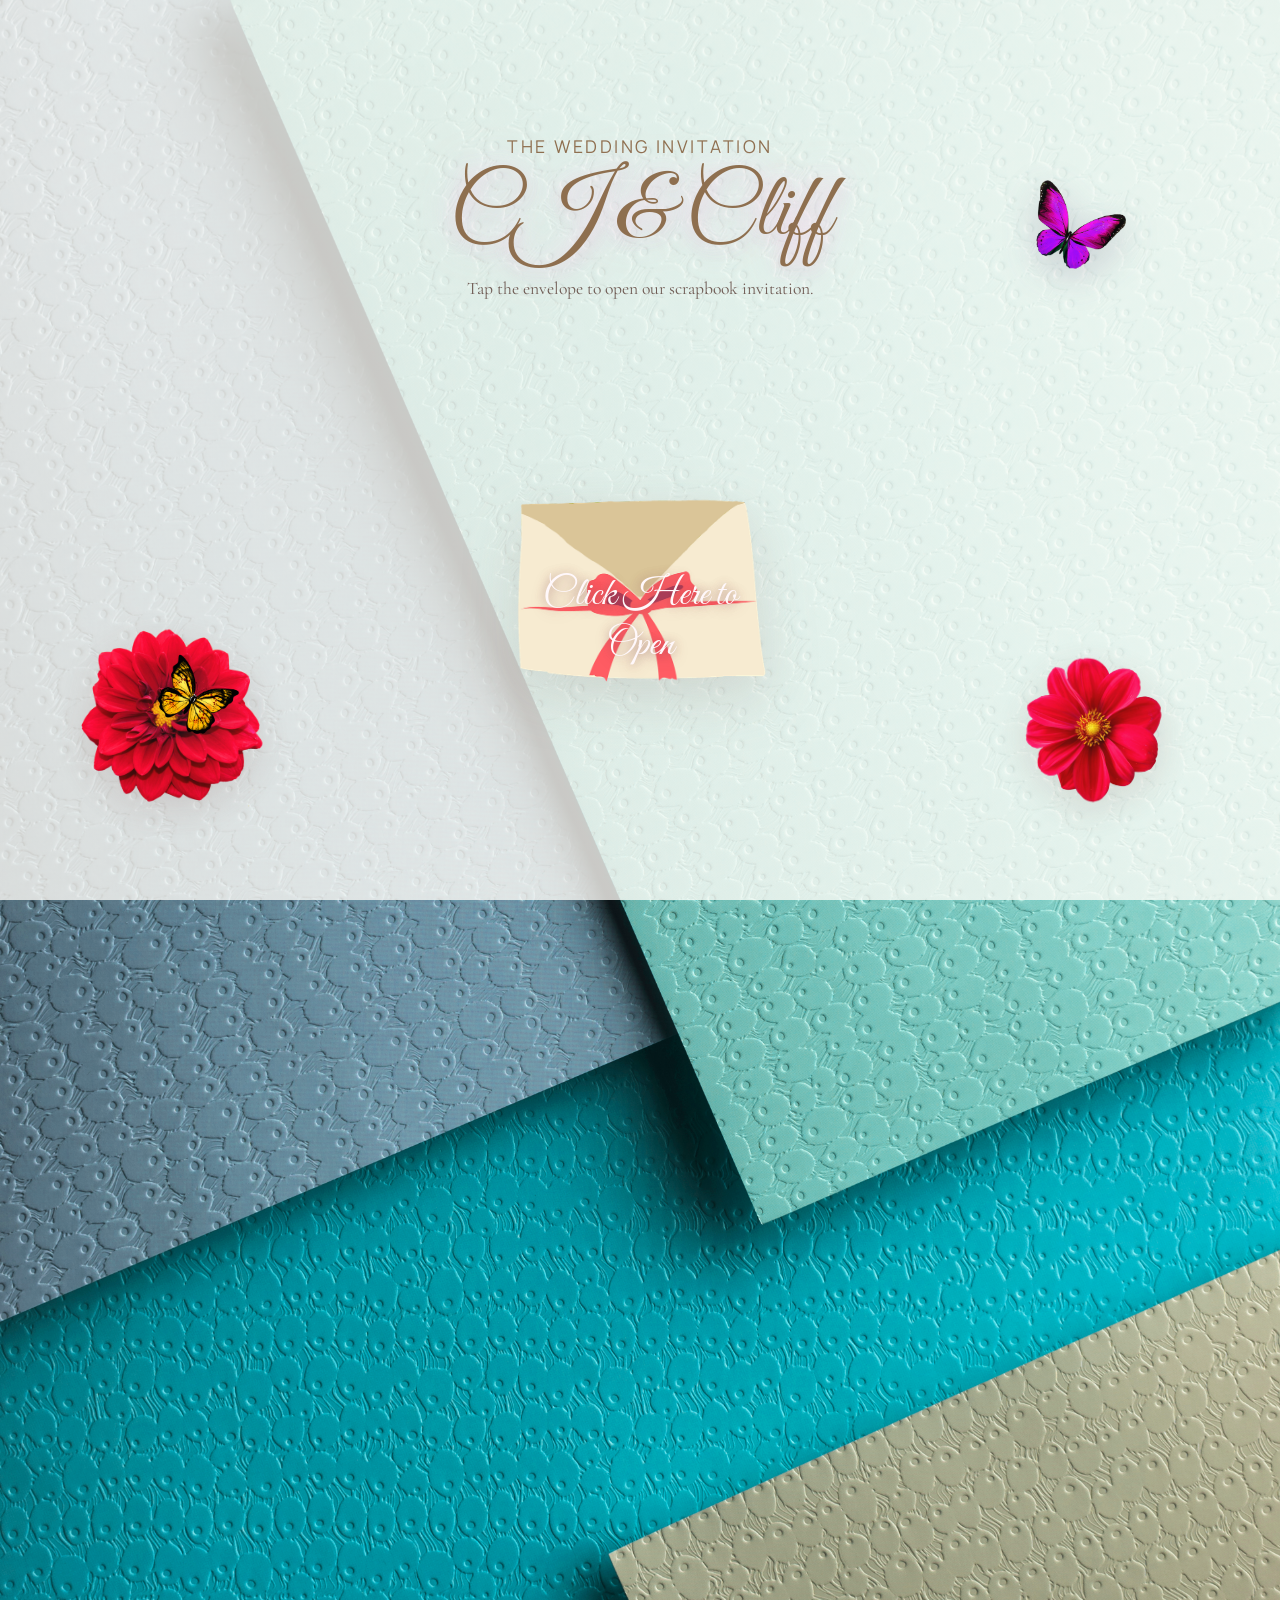
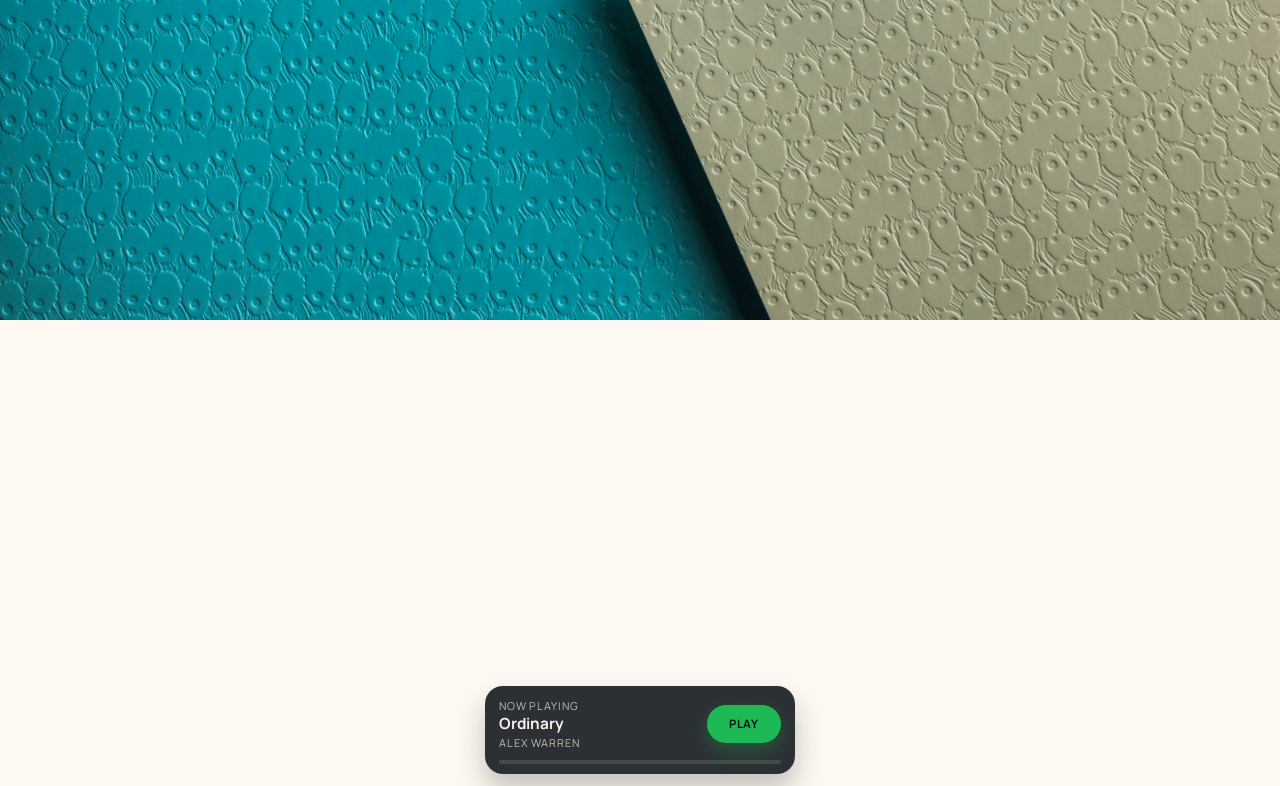
==== commit 72a9c6a9: "Add files via upload" ====
--- a/index.html
+++ b/index.html
@@ -8,7 +8,7 @@
     <link rel="preconnect" href="https://fonts.googleapis.com">
     <link rel="preconnect" href="https://fonts.gstatic.com" crossorigin>
     <link href="https://fonts.googleapis.com/css2?family=Cormorant+Garamond:wght@400;500;600;700&family=Great+Vibes&family=Manrope:wght@400;500;600;700&display=swap" rel="stylesheet">
-    <link href="css/style.css?v=20260424t" rel="stylesheet">
+    <link href="css/style.css?v=20260424v" rel="stylesheet">
 </head>
 <body class="landing">
     <main class="landing-shell">
@@ -141,3 +141,5 @@
 
 
 
+
+
--- a/css/style.css
+++ b/css/style.css
@@ -3208,3 +3208,252 @@
         max-width: 108px;
     }
 }
+
+@media (max-width: 767px) {
+    body.landing .scrapbook {
+        display: grid;
+        grid-template-columns: 1fr 0.92fr;
+        max-width: 338px;
+        gap: 8px 10px;
+        padding: 8px 7px 14px;
+        transform: scale(0.9);
+        transform-origin: top center;
+        margin: 0 auto -44px;
+        overflow: visible;
+    }
+
+    body.landing .card-note,
+    body.landing .photo-card,
+    body.landing .circle-card,
+    body.landing .rsvp-card,
+    body.landing .entourage-card,
+    body.landing .polaroid,
+    body.landing .polaroid-three {
+        justify-self: stretch;
+    }
+
+    body.landing .card-note {
+        grid-column: 1 / -1;
+        transform: rotate(-1.5deg) !important;
+    }
+
+    body.landing .photo-card {
+        grid-column: 1 / -1;
+        transform: rotate(-2.4deg) !important;
+    }
+
+    body.landing .circle-card {
+        grid-column: 1;
+        width: 112px;
+        height: 112px;
+        min-height: 112px;
+        justify-self: start;
+        margin-left: 6px;
+        transform: rotate(-5deg) !important;
+    }
+
+    body.landing .rsvp-card {
+        grid-column: 2;
+        width: 120px;
+        min-height: 118px;
+        justify-self: end;
+        margin-right: 4px;
+        transform: rotate(5deg) !important;
+    }
+
+    body.landing .entourage-card {
+        grid-column: 1 / -1;
+        width: calc(100% - 14px);
+        justify-self: center;
+        transform: rotate(-3deg) !important;
+    }
+
+    body.landing .polaroid-one {
+        grid-column: 1;
+        width: 112px;
+        max-width: 112px;
+        justify-self: start;
+        margin-left: 2px;
+        transform: rotate(7deg) !important;
+    }
+
+    body.landing .polaroid-two {
+        grid-column: 2;
+        width: 112px;
+        max-width: 112px;
+        justify-self: end;
+        margin-right: 2px;
+        transform: rotate(-6deg) !important;
+    }
+
+    body.landing .polaroid-three {
+        grid-column: 1 / -1;
+        width: 124px;
+        max-width: 124px;
+        justify-self: end;
+        margin-right: 10px;
+        transform: rotate(4deg) !important;
+    }
+}
+
+@media (max-width: 560px) {
+    body.landing .scrapbook {
+        grid-template-columns: 1fr 0.9fr;
+        max-width: 306px;
+        gap: 7px 8px;
+        transform: scale(0.85);
+        margin-bottom: -56px;
+    }
+
+    body.landing .circle-card {
+        width: 104px;
+        height: 104px;
+        min-height: 104px;
+        margin-left: 4px;
+    }
+
+    body.landing .rsvp-card {
+        width: 112px;
+        min-height: 108px;
+        margin-right: 2px;
+    }
+
+    body.landing .entourage-card {
+        width: calc(100% - 10px);
+    }
+
+    body.landing .polaroid-one,
+    body.landing .polaroid-two {
+        width: 102px;
+        max-width: 102px;
+    }
+
+    body.landing .polaroid-three {
+        width: 116px;
+        max-width: 116px;
+        margin-right: 6px;
+    }
+}
+
+@media (max-width: 767px) {
+    body.landing .scrapbook {
+        display: grid;
+        grid-template-columns: repeat(6, minmax(0, 1fr));
+        max-width: 344px;
+        gap: 8px 8px;
+        padding: 8px 8px 16px;
+        transform: scale(0.9);
+        transform-origin: top center;
+        margin: 0 auto -42px;
+        overflow: visible;
+        align-items: start;
+    }
+
+    body.landing .card-note {
+        grid-column: 1 / 7;
+        transform: rotate(-2deg) translateX(-3px) !important;
+    }
+
+    body.landing .photo-card {
+        grid-column: 1 / 7;
+        transform: rotate(-2.8deg) translateX(3px) !important;
+    }
+
+    body.landing .circle-card {
+        grid-column: 1 / 4;
+        width: 100%;
+        max-width: 118px;
+        height: 114px;
+        min-height: 114px;
+        justify-self: start;
+        margin-left: 4px;
+        transform: rotate(-6deg) translateY(4px) !important;
+    }
+
+    body.landing .rsvp-card {
+        grid-column: 4 / 7;
+        width: 100%;
+        max-width: 120px;
+        min-height: 114px;
+        justify-self: end;
+        margin-right: 2px;
+        transform: rotate(6deg) translateY(-2px) !important;
+    }
+
+    body.landing .entourage-card {
+        grid-column: 1 / 7;
+        width: calc(100% - 10px);
+        justify-self: center;
+        transform: rotate(-3deg) translateY(-2px) !important;
+    }
+
+    body.landing .polaroid-one,
+    body.landing .polaroid-two,
+    body.landing .polaroid-three {
+        width: 100%;
+        max-width: none;
+        min-width: 0;
+    }
+
+    body.landing .polaroid-one {
+        grid-column: 1 / 3;
+        justify-self: start;
+        transform: rotate(8deg) translate(1px, 4px) !important;
+    }
+
+    body.landing .polaroid-two {
+        grid-column: 3 / 5;
+        justify-self: center;
+        transform: rotate(-7deg) translateY(-4px) !important;
+    }
+
+    body.landing .polaroid-three {
+        grid-column: 5 / 7;
+        justify-self: end;
+        transform: rotate(5deg) translate(-2px, 6px) !important;
+    }
+
+    body.landing .polaroid {
+        padding: 6px 6px 8px;
+    }
+
+    body.landing .polaroid img {
+        min-height: 68px;
+        height: 68px;
+        object-fit: cover;
+    }
+}
+
+@media (max-width: 560px) {
+    body.landing .scrapbook {
+        max-width: 314px;
+        gap: 7px 7px;
+        transform: scale(0.85);
+        margin-bottom: -54px;
+    }
+
+    body.landing .circle-card {
+        max-width: 108px;
+        height: 104px;
+        min-height: 104px;
+        margin-left: 2px;
+    }
+
+    body.landing .rsvp-card {
+        max-width: 110px;
+        min-height: 104px;
+    }
+
+    body.landing .entourage-card {
+        width: calc(100% - 8px);
+    }
+
+    body.landing .polaroid {
+        padding: 5px 5px 7px;
+    }
+
+    body.landing .polaroid img {
+        min-height: 60px;
+        height: 60px;
+    }
+}
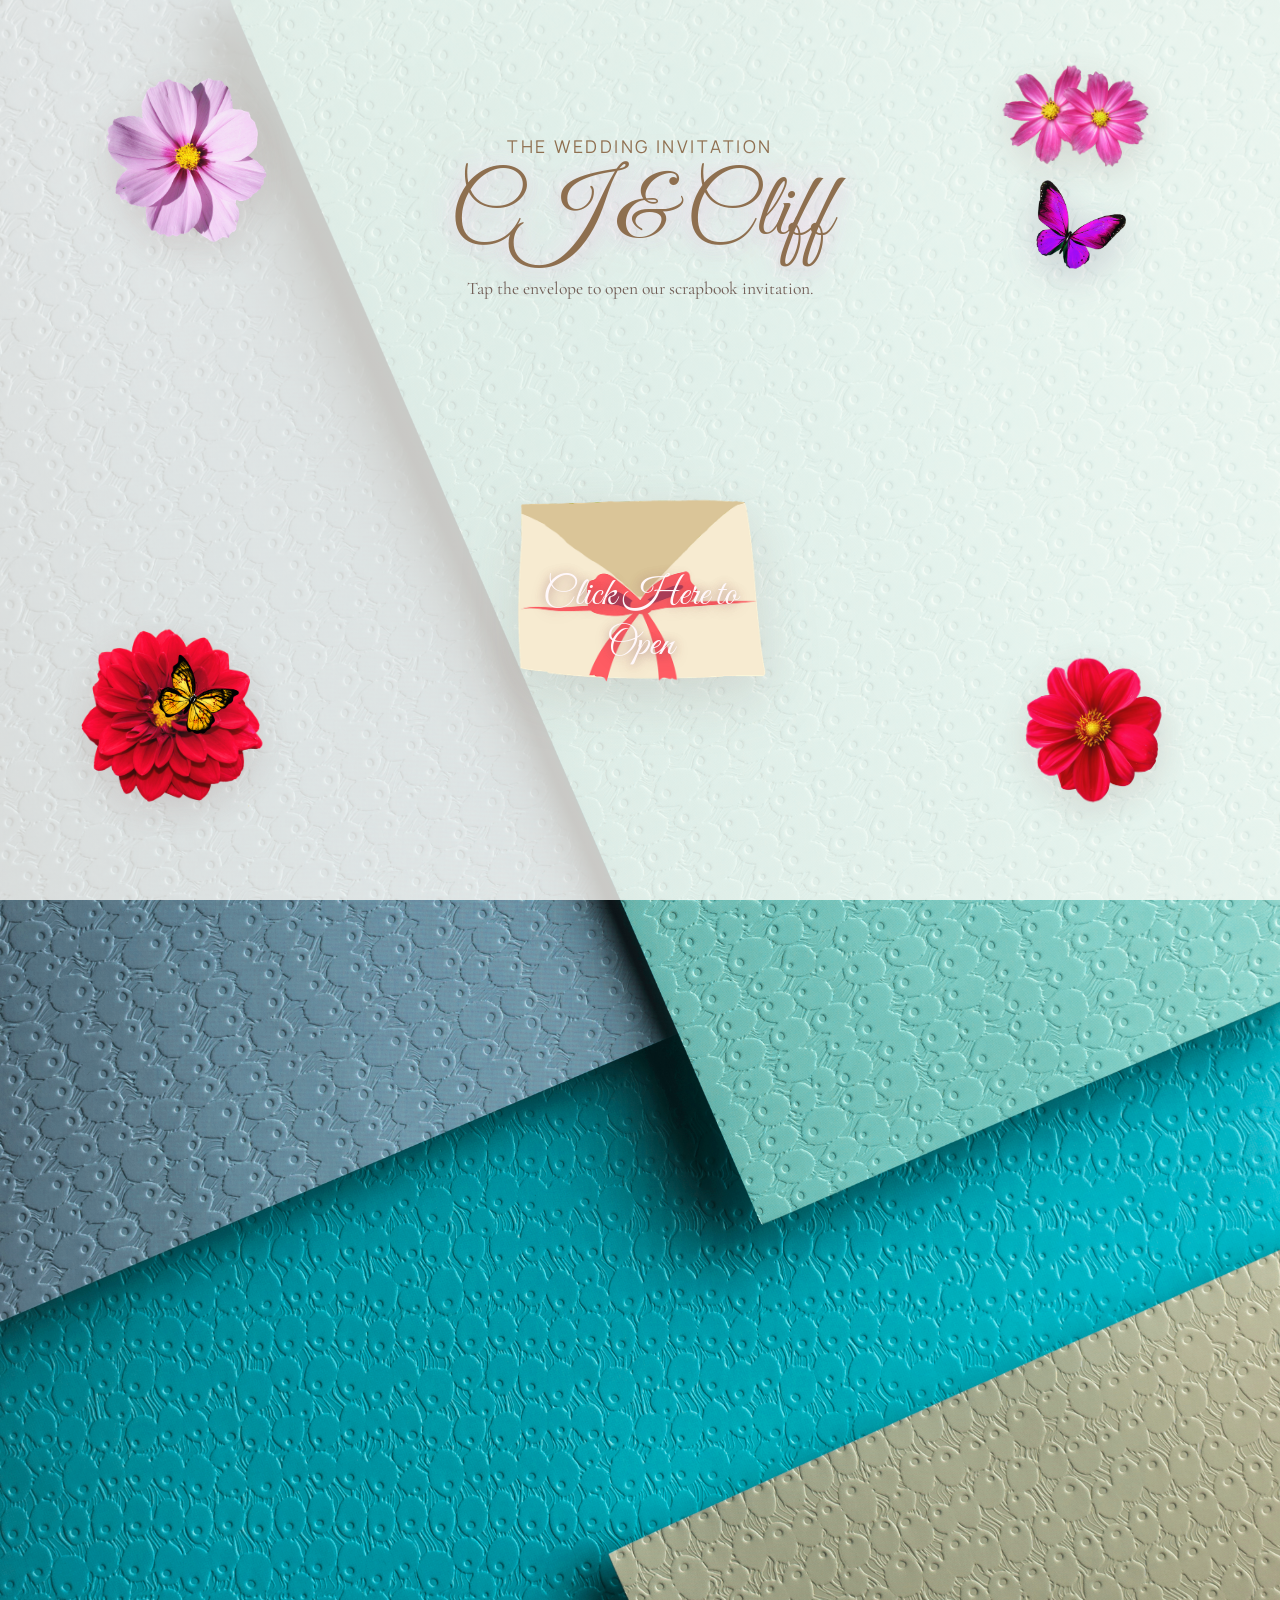
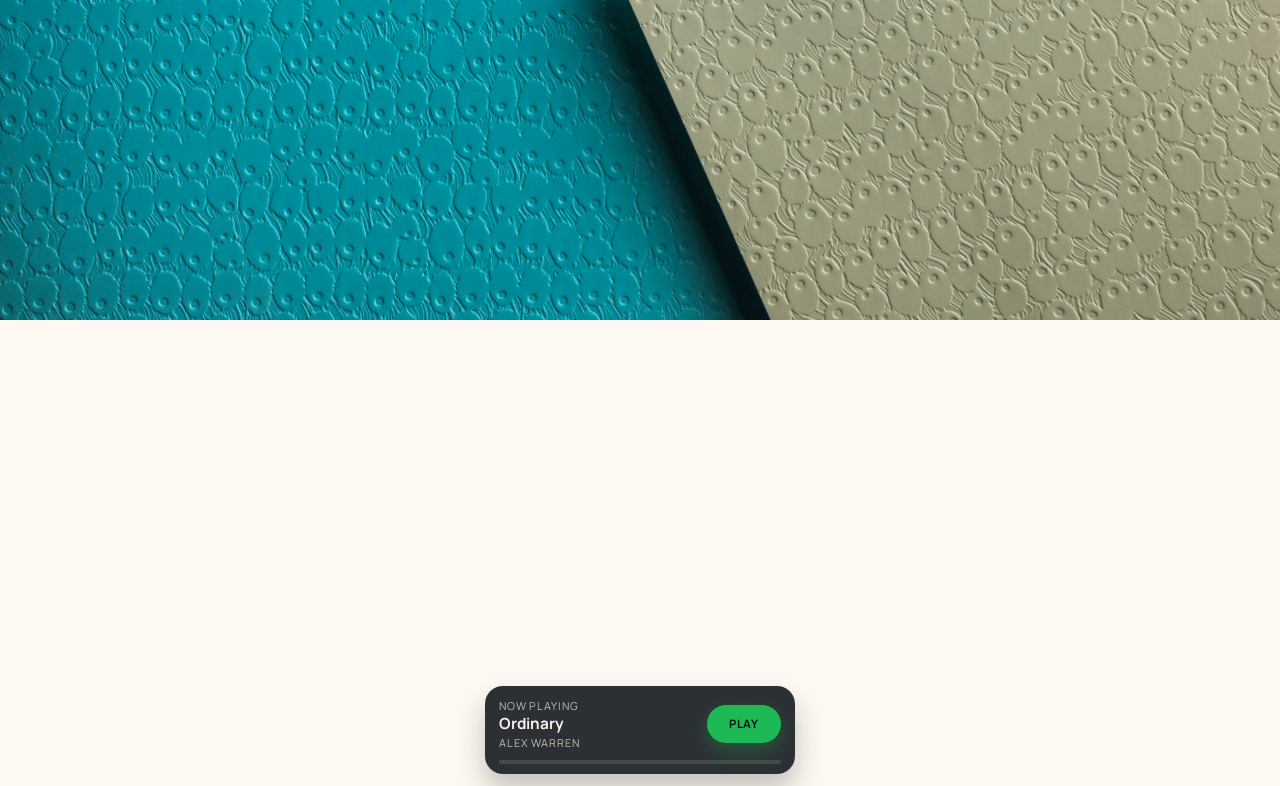
==== commit 2c6ac6eb: "Add files via upload" ====
--- a/index.html
+++ b/index.html
@@ -8,7 +8,7 @@
     <link rel="preconnect" href="https://fonts.googleapis.com">
     <link rel="preconnect" href="https://fonts.gstatic.com" crossorigin>
     <link href="https://fonts.googleapis.com/css2?family=Cormorant+Garamond:wght@400;500;600;700&family=Great+Vibes&family=Manrope:wght@400;500;600;700&display=swap" rel="stylesheet">
-    <link href="css/style.css?v=20260424v" rel="stylesheet">
+    <link href="css/style.css?v=20260424w" rel="stylesheet">
 </head>
 <body class="landing">
     <main class="landing-shell">
@@ -143,3 +143,4 @@
 
 
 
+
--- a/css/style.css
+++ b/css/style.css
@@ -3457,3 +3457,24 @@
         height: 60px;
     }
 }
+
+@media (max-width: 767px) {
+    body.landing .countdown-wrap {
+        grid-column: 1 / 7;
+        width: 100%;
+        max-width: 100%;
+        justify-self: stretch;
+        margin: 0 0 14px;
+        transform: none !important;
+    }
+
+    body.landing .countdown-board {
+        width: 100%;
+    }
+}
+
+@media (max-width: 560px) {
+    body.landing .countdown-wrap {
+        margin-bottom: 12px;
+    }
+}
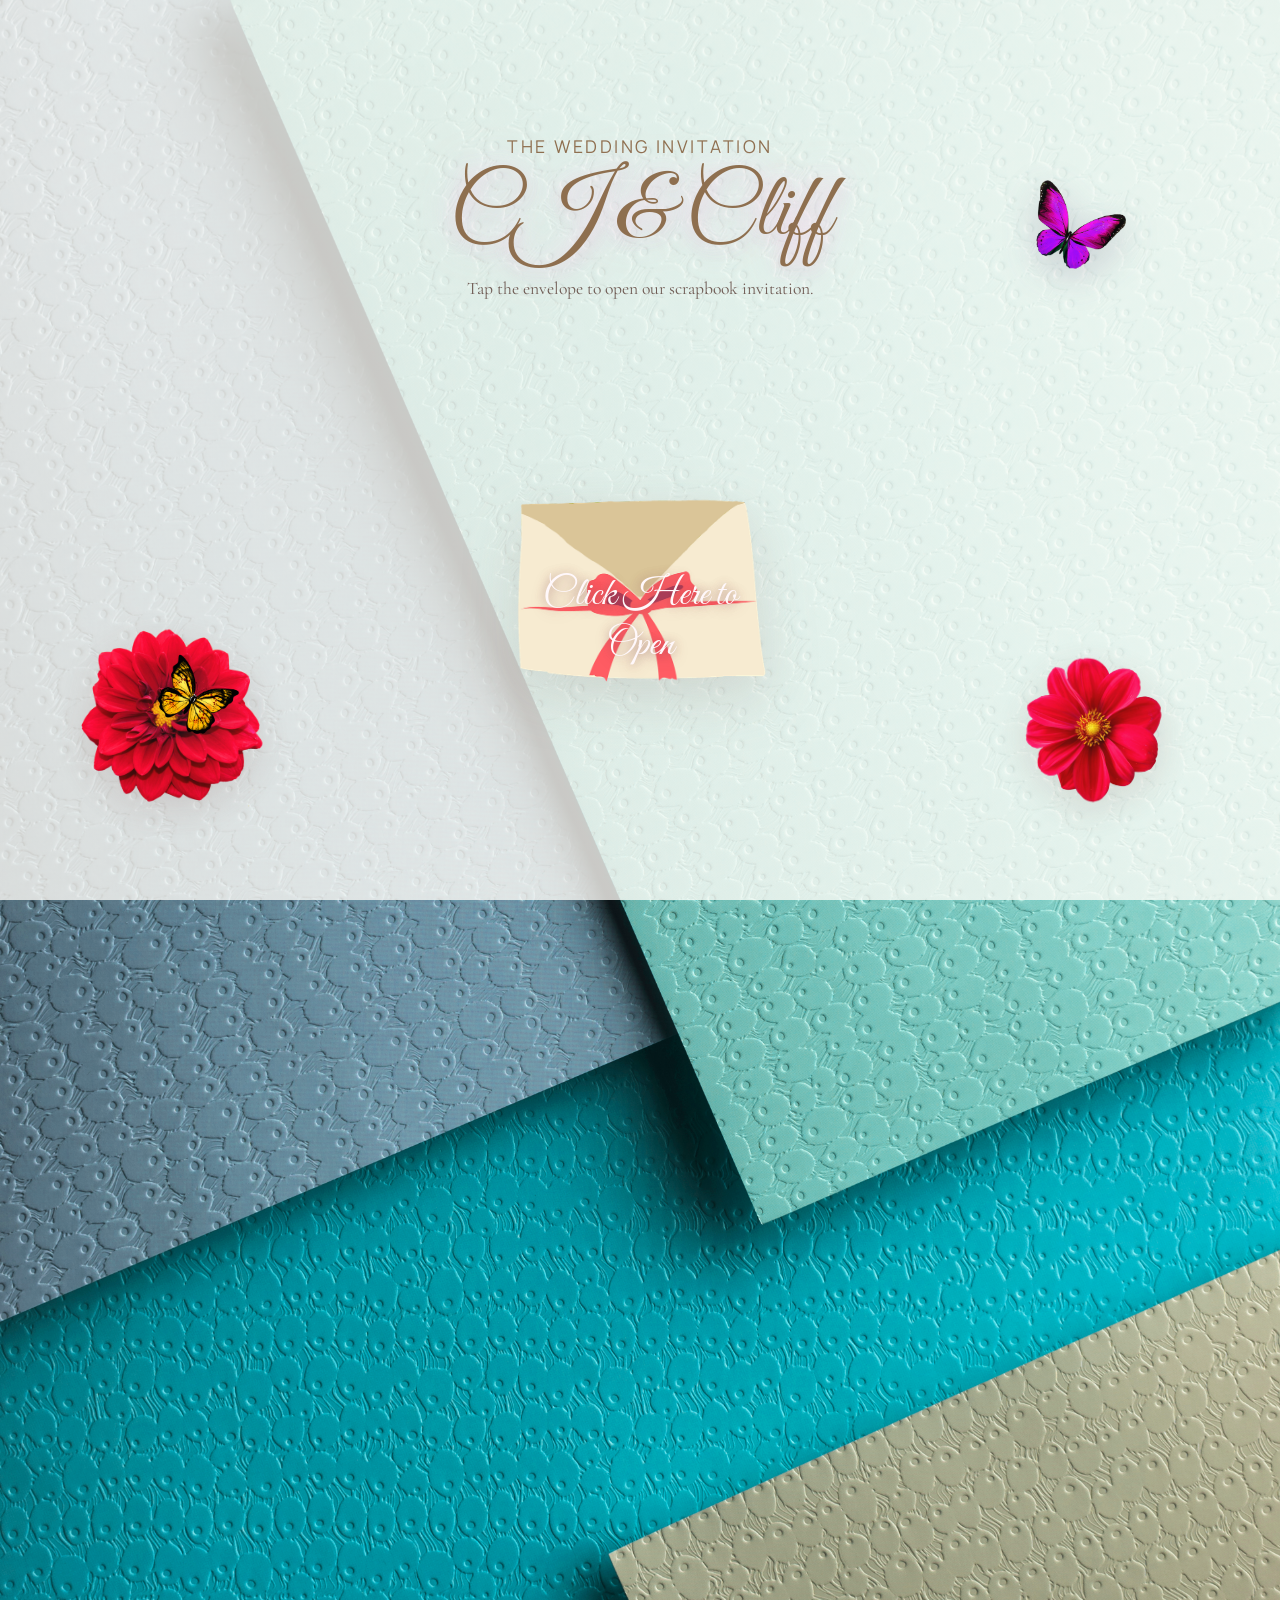
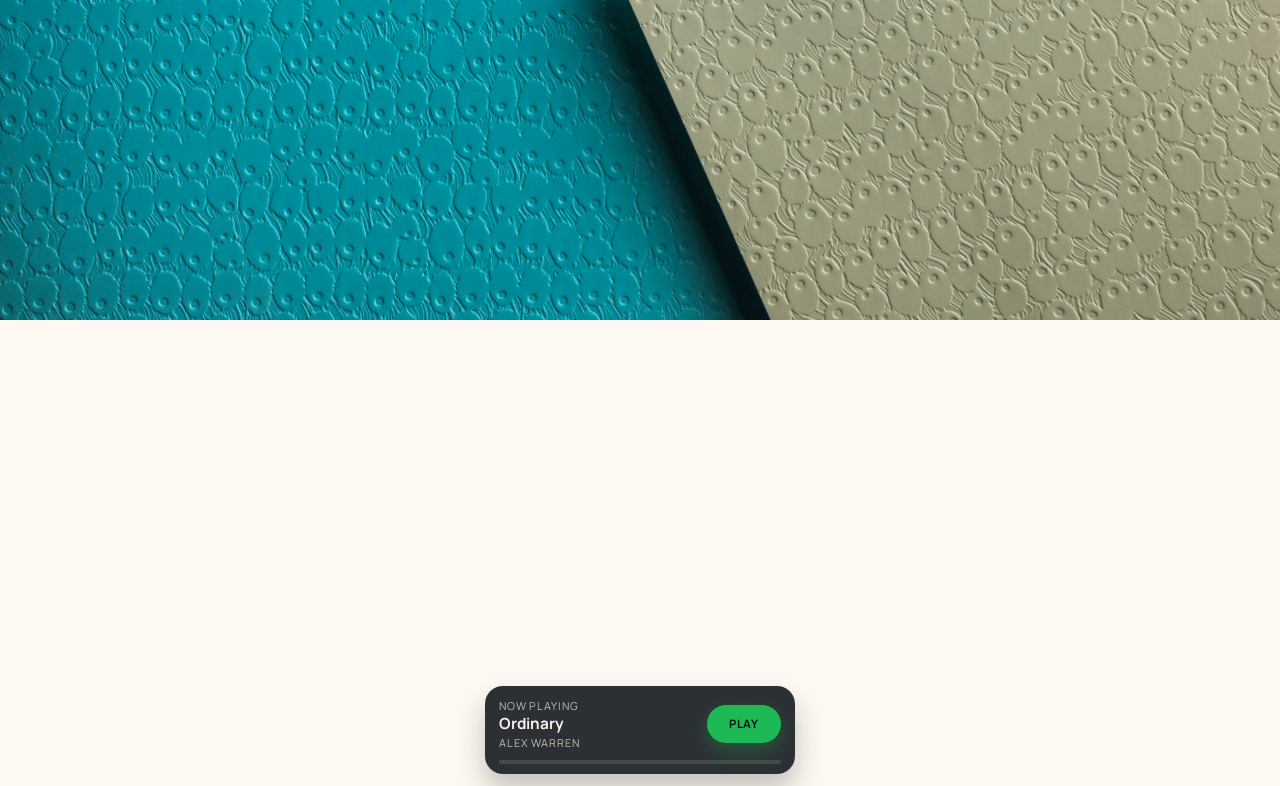
==== commit 9e87285d: "Add files via upload" ====
--- a/index.html
+++ b/index.html
@@ -8,7 +8,7 @@
     <link rel="preconnect" href="https://fonts.googleapis.com">
     <link rel="preconnect" href="https://fonts.gstatic.com" crossorigin>
     <link href="https://fonts.googleapis.com/css2?family=Cormorant+Garamond:wght@400;500;600;700&family=Great+Vibes&family=Manrope:wght@400;500;600;700&display=swap" rel="stylesheet">
-    <link href="css/style.css?v=20260424w" rel="stylesheet">
+    <link href="css/style.css?v=20260424ab" rel="stylesheet">
 </head>
 <body class="landing">
     <main class="landing-shell">
@@ -144,3 +144,5 @@
 
 
 
+
+
--- a/css/style.css
+++ b/css/style.css
@@ -3478,3 +3478,412 @@
         margin-bottom: 12px;
     }
 }
+
+@media (max-width: 767px) {
+    body.landing .envelope-stage {
+        padding: 18px 12px 28px;
+    }
+
+    body.landing .intro-copy {
+        max-width: 320px;
+    }
+
+    body.landing .intro-copy h1 {
+        font-size: 2rem;
+    }
+
+    body.landing .envelope {
+        width: min(320px, 88vw);
+        height: 248px;
+    }
+
+    body.landing .envelope-art img {
+        max-width: 320px;
+    }
+
+    body.landing .envelope-burst {
+        bottom: 86px;
+        width: 198px;
+        height: 122px;
+    }
+
+    body.landing .envelope-message {
+        top: 142px;
+        font-size: 1.08rem;
+    }
+
+    body.landing .scrapbook {
+        max-width: 374px;
+        gap: 9px 9px;
+        padding: 10px 10px 18px;
+        transform: none;
+        margin: 0 auto 24px;
+    }
+
+    body.landing .circle-card {
+        max-width: 132px;
+        height: 126px;
+        min-height: 126px;
+    }
+
+    body.landing .rsvp-card {
+        max-width: 134px;
+        min-height: 126px;
+    }
+
+    body.landing .polaroid img {
+        min-height: 78px;
+        height: 78px;
+    }
+}
+
+@media (max-width: 560px) {
+    body.landing .intro-copy {
+        max-width: 290px;
+    }
+
+    body.landing .intro-copy h1 {
+        font-size: 1.82rem;
+    }
+
+    body.landing .envelope {
+        width: min(292px, 84vw);
+        height: 228px;
+    }
+
+    body.landing .envelope-art img {
+        max-width: 292px;
+    }
+
+    body.landing .envelope-burst {
+        bottom: 78px;
+        width: 182px;
+        height: 112px;
+    }
+
+    body.landing .envelope-message {
+        top: 132px;
+        font-size: 1rem;
+    }
+
+    body.landing .scrapbook {
+        max-width: 334px;
+        gap: 8px;
+        padding: 8px 8px 16px;
+        transform: none;
+        margin-bottom: 18px;
+    }
+
+    body.landing .circle-card {
+        max-width: 118px;
+        height: 114px;
+        min-height: 114px;
+    }
+
+    body.landing .rsvp-card {
+        max-width: 120px;
+        min-height: 114px;
+    }
+
+    body.landing .entourage-card {
+        width: calc(100% - 6px);
+    }
+
+    body.landing .polaroid img {
+        min-height: 70px;
+        height: 70px;
+    }
+}
+
+@media (max-width: 900px) and (min-width: 641px) {
+    .gallery-page .memory-wall {
+        column-count: 3;
+        column-gap: 12px;
+    }
+
+    .gallery-page .memory-shot,
+    .gallery-page .memory-wall .memory-shot.reveal-on-scroll,
+    .gallery-page .memory-wall .memory-shot.reveal-on-scroll.is-visible {
+        transform: rotate(var(--gallery-rotate, 0deg));
+    }
+
+    .gallery-page .memory-shot:nth-child(5n + 1) { --gallery-rotate: -2.4deg; }
+    .gallery-page .memory-shot:nth-child(5n + 2) { --gallery-rotate: 1.8deg; }
+    .gallery-page .memory-shot:nth-child(5n + 3) { --gallery-rotate: -1.2deg; }
+    .gallery-page .memory-shot:nth-child(5n + 4) { --gallery-rotate: 2.2deg; }
+    .gallery-page .memory-shot:nth-child(5n + 5) { --gallery-rotate: -1.7deg; }
+
+    .gallery-page .memory-shot:hover {
+        transform: translateY(-2px) rotate(var(--gallery-rotate, 0deg));
+    }
+}
+
+@media (max-width: 640px) {
+    .gallery-page .memory-wall {
+        column-count: 2;
+        column-gap: 10px;
+    }
+
+    .gallery-page .memory-shot {
+        margin-bottom: 10px;
+        padding: 7px 7px 9px;
+        border-radius: 12px;
+        --gallery-rotate: 0deg;
+    }
+
+    .gallery-page .memory-shot,
+    .gallery-page .memory-wall .memory-shot.reveal-on-scroll,
+    .gallery-page .memory-wall .memory-shot.reveal-on-scroll.is-visible {
+        transform: rotate(var(--gallery-rotate, 0deg));
+    }
+
+    .gallery-page .memory-shot:nth-child(4n + 1) { --gallery-rotate: -2deg; }
+    .gallery-page .memory-shot:nth-child(4n + 2) { --gallery-rotate: 1.6deg; }
+    .gallery-page .memory-shot:nth-child(4n + 3) { --gallery-rotate: -1.1deg; }
+    .gallery-page .memory-shot:nth-child(4n + 4) { --gallery-rotate: 2deg; }
+
+    .gallery-page .memory-shot:hover {
+        transform: translateY(-2px) rotate(var(--gallery-rotate, 0deg));
+    }
+
+    .gallery-page .memory-shot img {
+        border-radius: 9px;
+    }
+}
+
+@media (max-width: 420px) {
+    .gallery-page .memory-wall {
+        column-count: 2;
+        column-gap: 8px;
+    }
+
+    .gallery-page .memory-shot {
+        margin-bottom: 8px;
+        padding: 6px 6px 8px;
+    }
+}
+
+@media (max-width: 767px) {
+    .memory-lightbox {
+        padding: 8px;
+        align-items: center;
+        justify-content: center;
+    }
+
+    .memory-lightbox__dialog {
+        display: grid;
+        place-items: center;
+        width: min(100%, 560px);
+        height: min(calc(100dvh - 16px), 100%);
+        max-height: calc(100dvh - 16px);
+        padding: 54px 8px 56px;
+        overflow: hidden;
+    }
+
+    .memory-lightbox__image {
+        width: auto;
+        height: auto;
+        max-width: min(100%, calc(100vw - 44px));
+        max-height: calc(100dvh - 126px);
+        margin: 0 auto;
+        object-fit: contain;
+    }
+
+    .memory-lightbox__close {
+        top: 6px;
+        right: 6px;
+    }
+
+    .memory-lightbox__nav {
+        bottom: 6px;
+    }
+}
+
+@media (max-width: 560px) {
+    .memory-lightbox {
+        padding: 6px;
+    }
+
+    .memory-lightbox__dialog {
+        height: min(calc(100dvh - 12px), 100%);
+        max-height: calc(100dvh - 12px);
+        padding: 50px 6px 52px;
+    }
+
+    .memory-lightbox__image {
+        max-width: calc(100vw - 32px);
+        max-height: calc(100dvh - 116px);
+    }
+}
+
+@media (max-width: 767px) {
+    body.landing .flower-a,
+    body.landing .flower-b,
+    body.landing .flower-c,
+    body.landing .flower-d,
+    body.landing .butterfly-a,
+    body.landing .butterfly-b {
+        display: block !important;
+    }
+
+    body.landing .flower-a {
+        top: 34px;
+        left: -10px;
+        width: 62px;
+        opacity: 0.78;
+    }
+
+    body.landing .flower-b {
+        top: -4px;
+        right: -8px;
+        width: 72px;
+        opacity: 0.82;
+    }
+
+    body.landing .flower-c {
+        top: 94px;
+        right: 6px;
+        bottom: auto;
+        width: 58px;
+        opacity: 0.72;
+    }
+
+    body.landing .flower-d {
+        top: 168px;
+        left: -8px;
+        bottom: auto;
+        width: 60px;
+        opacity: 0.7;
+    }
+
+    body.landing .butterfly-a {
+        top: 118px;
+        left: 12px;
+        width: 44px;
+        opacity: 0.76;
+    }
+
+    body.landing .butterfly-b {
+        top: 54px;
+        right: 22px;
+        left: auto;
+        bottom: auto;
+        width: 38px;
+        opacity: 0.72;
+    }
+
+    body.landing .envelope-burst {
+        bottom: 88px;
+        width: 214px;
+        height: 136px;
+    }
+
+    body.landing .envelope-bloom--center {
+        left: 50px;
+        bottom: 16px;
+        width: 108px;
+    }
+
+    body.landing .envelope-bloom--left {
+        left: 0;
+        bottom: 20px;
+        width: 90px;
+    }
+
+    body.landing .envelope-bloom--right {
+        right: -2px;
+        bottom: 12px;
+        width: 96px;
+    }
+
+    body.landing .envelope-bloom--small-left {
+        left: 34px;
+        bottom: 84px;
+        width: 50px;
+    }
+
+    body.landing .envelope-bloom--small-right {
+        right: 30px;
+        bottom: 80px;
+        width: 46px;
+    }
+
+    body.landing .envelope.open .envelope-bloom--center {
+        transform: translateY(-34px) scale(1) rotate(-2deg);
+    }
+
+    body.landing .envelope.open .envelope-bloom--left {
+        transform: translate(-14px, -58px) scale(1) rotate(-11deg);
+    }
+
+    body.landing .envelope.open .envelope-bloom--right {
+        transform: translate(10px, -52px) scale(1) rotate(12deg);
+    }
+
+    body.landing .envelope.open .envelope-bloom--small-left {
+        transform: translate(-12px, -86px) scale(1) rotate(-14deg);
+    }
+
+    body.landing .envelope.open .envelope-bloom--small-right {
+        transform: translate(14px, -82px) scale(1) rotate(14deg);
+    }
+}
+
+@media (max-width: 560px) {
+    body.landing .flower-a {
+        top: 28px;
+        width: 54px;
+    }
+
+    body.landing .flower-b {
+        top: -2px;
+        width: 62px;
+    }
+
+    body.landing .flower-c {
+        top: 88px;
+        right: 4px;
+        width: 50px;
+    }
+
+    body.landing .flower-d {
+        top: 154px;
+        width: 52px;
+    }
+
+    body.landing .butterfly-a {
+        top: 108px;
+        left: 8px;
+        width: 38px;
+    }
+
+    body.landing .butterfly-b {
+        top: 48px;
+        right: 16px;
+        width: 32px;
+    }
+
+    body.landing .envelope-burst {
+        bottom: 78px;
+        width: 192px;
+        height: 122px;
+    }
+
+    body.landing .envelope-bloom--center {
+        left: 46px;
+        width: 96px;
+    }
+
+    body.landing .envelope-bloom--left {
+        width: 80px;
+    }
+
+    body.landing .envelope-bloom--right {
+        width: 86px;
+    }
+
+    body.landing .envelope-bloom--small-left,
+    body.landing .envelope-bloom--small-right {
+        width: 42px;
+    }
+}
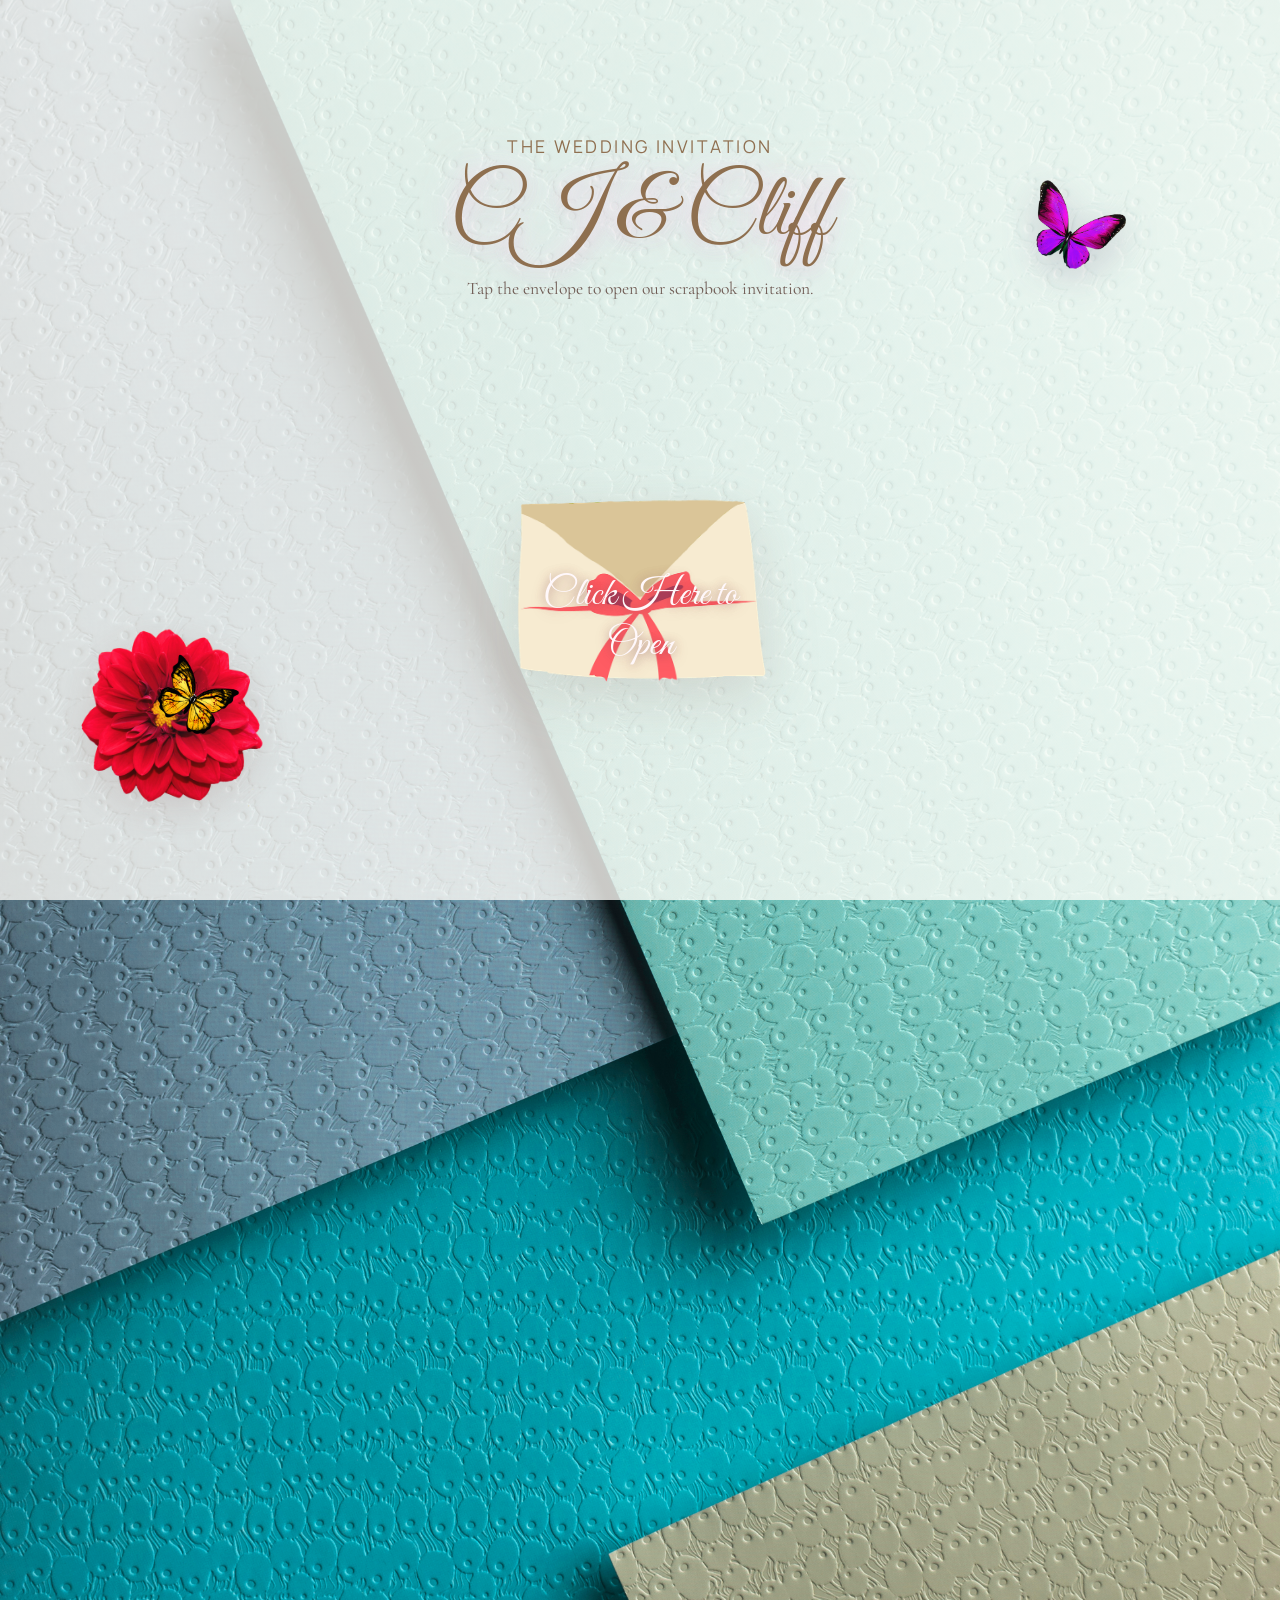
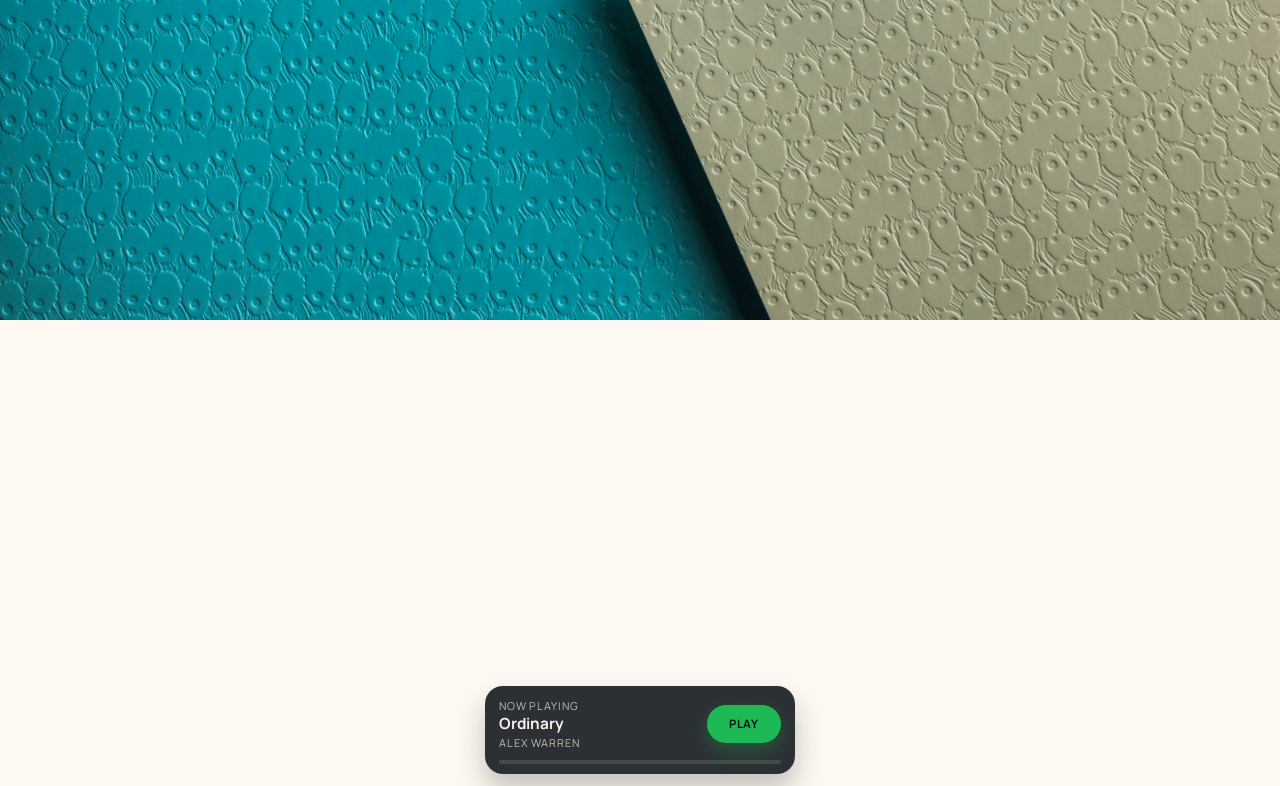
==== commit f583ba0a: "Add files via upload" ====
--- a/index.html
+++ b/index.html
@@ -8,7 +8,7 @@
     <link rel="preconnect" href="https://fonts.googleapis.com">
     <link rel="preconnect" href="https://fonts.gstatic.com" crossorigin>
     <link href="https://fonts.googleapis.com/css2?family=Cormorant+Garamond:wght@400;500;600;700&family=Great+Vibes&family=Manrope:wght@400;500;600;700&display=swap" rel="stylesheet">
-    <link href="css/style.css?v=20260424ab" rel="stylesheet">
+    <link href="css/style.css?v=20260424ah" rel="stylesheet">
 </head>
 <body class="landing">
     <main class="landing-shell">
@@ -146,3 +146,4 @@
 
 
 
+
--- a/css/style.css
+++ b/css/style.css
@@ -3887,3 +3887,701 @@
         width: 42px;
     }
 }
+
+.dress-code-page .page-content {
+    gap: 26px;
+}
+
+.dress-code-poster {
+    position: relative;
+    max-width: 760px;
+    margin: 0 auto;
+    padding: 30px 28px 36px;
+    border-radius: 34px;
+    background:
+        linear-gradient(180deg, rgba(255,255,255,0.78), rgba(254, 249, 240, 0.92)),
+        repeating-linear-gradient(90deg, rgba(193, 176, 151, 0.1) 0 1px, transparent 1px 88px),
+        linear-gradient(90deg, rgba(255, 255, 255, 0.22), rgba(247, 238, 225, 0.16));
+    box-shadow: var(--shadow);
+    overflow: hidden;
+}
+
+.dress-code-poster::before,
+.dress-code-poster::after {
+    content: "";
+    position: absolute;
+    inset: 0;
+    pointer-events: none;
+}
+
+.dress-code-poster::before {
+    background:
+        radial-gradient(circle at top center, rgba(255,255,255,0.94), transparent 30%),
+        radial-gradient(circle at 12% 18%, rgba(247, 215, 164, 0.22), transparent 18%),
+        radial-gradient(circle at 84% 16%, rgba(194, 208, 241, 0.24), transparent 16%);
+}
+
+.dress-code-poster::after {
+    inset: 12px;
+    border-radius: 26px;
+    border: 1px solid rgba(182, 152, 102, 0.16);
+}
+
+.dress-code-poster__peek {
+    display: flex;
+    justify-content: center;
+    gap: 28px;
+    margin: -72px auto 8px;
+    opacity: 0.72;
+}
+
+.dress-code-block {
+    position: relative;
+    z-index: 1;
+    text-align: center;
+}
+
+.dress-code-block + .dress-code-block {
+    margin-top: 18px;
+}
+
+.dress-code-block__eyebrow {
+    margin: 0 0 8px;
+    font-family: "Manrope", sans-serif;
+    font-size: 0.72rem;
+    letter-spacing: 0.18em;
+    text-transform: uppercase;
+    color: #ba9c62;
+}
+
+.dress-code-block h2 {
+    margin: 0 0 8px;
+    font-family: "Cormorant Garamond", serif;
+    font-size: 2.3rem;
+    font-weight: 600;
+    letter-spacing: 0.08em;
+    text-transform: uppercase;
+    color: #ac8a4d;
+}
+
+.dress-code-block__copy,
+.dress-code-block__note {
+    max-width: 640px;
+    margin: 0 auto;
+    font-size: 1.08rem;
+    line-height: 1.45;
+    color: #63524a;
+}
+
+.dress-code-block__note {
+    max-width: 610px;
+}
+
+.dress-code-block--guests {
+    margin-top: 20px;
+}
+
+.dress-code-palette {
+    display: flex;
+    justify-content: center;
+    flex-wrap: wrap;
+    gap: 14px;
+    margin: 18px 0 22px;
+}
+
+.dress-code-palette__swatch {
+    width: 48px;
+    height: 48px;
+    border-radius: 50%;
+    border: 5px solid rgba(255,255,255,0.88);
+    box-shadow: 0 10px 18px rgba(100, 78, 62, 0.12);
+}
+
+.dress-code-palette__swatch--beige { background: #cbb58e; }
+.dress-code-palette__swatch--lavender { background: #b597df; }
+.dress-code-palette__swatch--pink { background: #f3b7d1; }
+.dress-code-palette__swatch--blue { background: #9bb9d2; }
+.dress-code-palette__swatch--mint { background: #75deb3; }
+.dress-code-palette__swatch--yellow { background: #fff27a; }
+
+.dress-code-cast {
+    display: flex;
+    justify-content: center;
+    align-items: end;
+    gap: 26px;
+    flex-wrap: wrap;
+    margin-top: 18px;
+}
+
+.style-figure {
+    position: relative;
+    width: 112px;
+    height: 202px;
+    flex: 0 0 auto;
+}
+
+.style-figure--mini {
+    width: 72px;
+    height: 128px;
+}
+
+.style-figure__head,
+.style-figure__hair,
+.style-figure__torso,
+.style-figure__lower {
+    position: absolute;
+    left: 50%;
+    transform: translateX(-50%);
+}
+
+.style-figure__head {
+    top: 12px;
+    width: 28px;
+    height: 32px;
+    border-radius: 46% 46% 42% 42%;
+    background: #f7d6c2;
+    z-index: 3;
+}
+
+.style-figure__hair {
+    top: 7px;
+    width: 38px;
+    height: 42px;
+    border-radius: 48% 48% 46% 46%;
+    background: #372822;
+    z-index: 2;
+}
+
+.style-figure__torso {
+    top: 42px;
+    width: 38px;
+    height: 44px;
+    z-index: 2;
+}
+
+.style-figure__lower {
+    top: 76px;
+    z-index: 1;
+}
+
+.style-figure--dress .style-figure__torso {
+    border-radius: 32px 32px 12px 12px;
+}
+
+.style-figure--dress .style-figure__lower {
+    width: 78px;
+    height: 106px;
+    clip-path: polygon(20% 0, 80% 0, 98% 100%, 2% 100%);
+    border-radius: 12px 12px 20px 20px;
+}
+
+.style-figure--dress::before,
+.style-figure--dress::after {
+    content: "";
+    position: absolute;
+    top: 60px;
+    width: 18px;
+    height: 78px;
+    border-radius: 18px;
+    opacity: 0.82;
+}
+
+.style-figure--dress::before {
+    left: 13px;
+    transform: rotate(16deg);
+}
+
+.style-figure--dress::after {
+    right: 13px;
+    transform: rotate(-18deg);
+}
+
+.style-figure--suit .style-figure__torso,
+.style-figure--guest-suit .style-figure__torso {
+    width: 46px;
+    height: 64px;
+    border-radius: 10px 10px 18px 18px;
+}
+
+.style-figure--suit .style-figure__lower,
+.style-figure--guest-suit .style-figure__lower {
+    top: 98px;
+    width: 44px;
+    height: 88px;
+    background:
+        linear-gradient(90deg, transparent 0 45%, rgba(49, 39, 31, 0.2) 45% 55%, transparent 55% 100%);
+}
+
+.style-figure--suit .style-figure__lower::before,
+.style-figure--suit .style-figure__lower::after,
+.style-figure--guest-suit .style-figure__lower::before,
+.style-figure--guest-suit .style-figure__lower::after {
+    content: "";
+    position: absolute;
+    top: 0;
+    width: 16px;
+    height: 82px;
+    border-radius: 8px;
+}
+
+.style-figure--suit .style-figure__lower::before,
+.style-figure--guest-suit .style-figure__lower::before { left: 4px; }
+.style-figure--suit .style-figure__lower::after,
+.style-figure--guest-suit .style-figure__lower::after { right: 4px; }
+
+.style-figure--suit::before,
+.style-figure--suit::after,
+.style-figure--guest-suit::before,
+.style-figure--guest-suit::after {
+    content: "";
+    position: absolute;
+    top: 62px;
+    width: 12px;
+    height: 64px;
+    border-radius: 10px;
+    background: inherit;
+    opacity: 0.9;
+}
+
+.style-figure--suit::before,
+.style-figure--guest-suit::before { left: 20px; transform: rotate(10deg); }
+.style-figure--suit::after,
+.style-figure--guest-suit::after { right: 20px; transform: rotate(-10deg); }
+
+.style-figure--yellow .style-figure__torso,
+.style-figure--yellow .style-figure__lower,
+.style-figure--yellow::before,
+.style-figure--yellow::after {
+    background:
+        radial-gradient(circle at 30% 22%, rgba(255,255,255,0.36), transparent 14%),
+        linear-gradient(180deg, #fff4ad, #f1de77 68%, #ebd469);
+}
+
+.style-figure--floral .style-figure__torso,
+.style-figure--floral .style-figure__lower,
+.style-figure--floral::before,
+.style-figure--floral::after {
+    background:
+        radial-gradient(circle at 25% 30%, rgba(150, 113, 173, 0.3), transparent 12%),
+        radial-gradient(circle at 65% 58%, rgba(193, 153, 214, 0.28), transparent 14%),
+        linear-gradient(180deg, #fff9fb, #ebe2f3 56%, #d8cde7);
+}
+
+.style-figure--lavender .style-figure__torso,
+.style-figure--lavender .style-figure__lower,
+.style-figure--lavender::before,
+.style-figure--lavender::after {
+    background: linear-gradient(180deg, #d7c3ef, #bb9fe0 70%, #ab8fd1);
+}
+
+.style-figure--pink .style-figure__torso,
+.style-figure--pink .style-figure__lower,
+.style-figure--pink::before,
+.style-figure--pink::after {
+    background: linear-gradient(180deg, #ffd7ea, #f0aeca 72%, #e49dba);
+}
+
+.style-figure--yellow-fitted .style-figure__torso,
+.style-figure--yellow-fitted .style-figure__lower,
+.style-figure--yellow-fitted::before,
+.style-figure--yellow-fitted::after {
+    background: linear-gradient(180deg, #fff58e, #f7e96f 66%, #f0dc58);
+}
+
+.style-figure--yellow-fitted .style-figure__lower {
+    width: 62px;
+    clip-path: polygon(28% 0, 72% 0, 82% 100%, 18% 100%);
+}
+
+.style-figure--beige .style-figure__torso {
+    background:
+        linear-gradient(180deg, #d9cfbf, #c4b5a1);
+}
+
+.style-figure--beige .style-figure__lower::before,
+.style-figure--beige .style-figure__lower::after {
+    background: linear-gradient(180deg, #b9ab96, #988670);
+}
+
+.style-figure--blue .style-figure__torso,
+.style-figure--blue .style-figure__lower,
+.style-figure--blue::before,
+.style-figure--blue::after {
+    background: linear-gradient(180deg, #bfd3f1, #98b7e0 70%, #7fa2d6);
+}
+
+.style-figure--olive .style-figure__torso {
+    background: linear-gradient(180deg, #a9b181, #8d9872 72%, #7c845c);
+}
+
+.style-figure--olive .style-figure__lower::before,
+.style-figure--olive .style-figure__lower::after {
+    background: linear-gradient(180deg, #25273a, #1b1c2c);
+}
+
+.style-figure--blue-suit .style-figure__torso {
+    background: linear-gradient(180deg, #9bbcd9, #7ea5ca 72%, #7098bd);
+}
+
+.style-figure--blue-suit .style-figure__lower::before,
+.style-figure--blue-suit .style-figure__lower::after {
+    background: linear-gradient(180deg, #ead2aa, #d4b785);
+}
+
+.dress-code-note {
+    max-width: 760px;
+    margin: 0 auto;
+    text-align: center;
+}
+
+@media (max-width: 767px) {
+    .dress-code-poster {
+        padding: 22px 14px 24px;
+        border-radius: 26px;
+    }
+
+    .dress-code-poster__peek {
+        gap: 14px;
+        margin-top: -46px;
+        margin-bottom: 4px;
+    }
+
+    .dress-code-block h2 {
+        font-size: 1.68rem;
+    }
+
+    .dress-code-block__copy,
+    .dress-code-block__note {
+        font-size: 0.92rem;
+    }
+
+    .dress-code-palette {
+        gap: 10px;
+        margin: 14px 0 18px;
+    }
+
+    .dress-code-palette__swatch {
+        width: 36px;
+        height: 36px;
+        border-width: 4px;
+    }
+
+    .dress-code-cast {
+        gap: 12px;
+    }
+
+    .style-figure {
+        width: 78px;
+        height: 148px;
+    }
+
+    .style-figure--mini {
+        width: 52px;
+        height: 92px;
+    }
+
+    .style-figure__head {
+        width: 20px;
+        height: 24px;
+        top: 10px;
+    }
+
+    .style-figure__hair {
+        width: 28px;
+        height: 30px;
+        top: 7px;
+    }
+
+    .style-figure__torso {
+        top: 32px;
+    }
+
+    .style-figure--dress .style-figure__torso {
+        width: 26px;
+        height: 30px;
+    }
+
+    .style-figure--dress .style-figure__lower {
+        top: 56px;
+        width: 52px;
+        height: 76px;
+    }
+
+    .style-figure--dress::before,
+    .style-figure--dress::after {
+        top: 46px;
+        width: 12px;
+        height: 56px;
+    }
+
+    .style-figure--suit .style-figure__torso,
+    .style-figure--guest-suit .style-figure__torso {
+        width: 32px;
+        height: 44px;
+    }
+
+    .style-figure--suit .style-figure__lower,
+    .style-figure--guest-suit .style-figure__lower {
+        top: 70px;
+        width: 30px;
+        height: 62px;
+    }
+
+    .style-figure--suit .style-figure__lower::before,
+    .style-figure--suit .style-figure__lower::after,
+    .style-figure--guest-suit .style-figure__lower::before,
+    .style-figure--guest-suit .style-figure__lower::after {
+        width: 10px;
+        height: 58px;
+    }
+
+    .dress-code-note {
+        text-align: left;
+    }
+}
+
+.style-figure--suit::before,
+.style-figure--suit::after,
+.style-figure--guest-suit::before,
+.style-figure--guest-suit::after {
+    background: var(--style-figure-arm, linear-gradient(180deg, #d9cfbf, #c4b5a1));
+}
+
+.style-figure--beige {
+    --style-figure-arm: linear-gradient(180deg, #d9cfbf, #c4b5a1);
+}
+
+.style-figure--olive {
+    --style-figure-arm: linear-gradient(180deg, #a9b181, #8d9872 72%, #7c845c);
+}
+
+.style-figure--blue-suit {
+    --style-figure-arm: linear-gradient(180deg, #9bbcd9, #7ea5ca 72%, #7098bd);
+}
+
+.dress-code-poster {
+    padding-top: 36px;
+}
+
+.dress-code-poster__peek,
+.dress-code-cast,
+.style-figure,
+.style-figure__head,
+.style-figure__hair,
+.style-figure__torso,
+.style-figure__lower {
+    display: none !important;
+}
+
+.dress-code-block {
+    max-width: 680px;
+    margin-left: auto;
+    margin-right: auto;
+}
+
+.dress-code-block + .dress-code-block {
+    margin-top: 28px;
+    padding-top: 24px;
+    border-top: 1px solid rgba(182, 152, 102, 0.16);
+}
+
+.dress-code-block h2 {
+    margin-bottom: 10px;
+}
+
+.dress-code-block__copy {
+    max-width: 560px;
+}
+
+.dress-code-block__copy + .dress-code-block__copy {
+    margin-top: 4px;
+}
+
+.dress-code-block--guests {
+    margin-top: 24px;
+}
+
+.dress-code-palette {
+    max-width: 420px;
+    margin: 20px auto 0;
+}
+
+.dress-code-note {
+    max-width: 680px;
+}
+
+@media (max-width: 767px) {
+    .dress-code-poster {
+        padding-top: 24px;
+    }
+
+    .dress-code-block + .dress-code-block {
+        margin-top: 22px;
+        padding-top: 18px;
+    }
+
+    .dress-code-palette {
+        max-width: 300px;
+    }
+}
+
+.dress-code-page .page-content {
+    padding-bottom: 68px;
+}
+
+.dress-code-page .dress-code-block__copy {
+    font-size: 1.24rem;
+    line-height: 1.55;
+}
+
+@media (max-width: 767px) {
+    .dress-code-page .page-content {
+        padding-bottom: 82px;
+    }
+
+    .dress-code-page .dress-code-block__copy {
+        font-size: 1.04rem;
+        line-height: 1.5;
+    }
+}
+
+@media (max-width: 560px) {
+    .dress-code-page .page-content {
+        padding-bottom: 90px;
+    }
+
+    .dress-code-page .dress-code-block__copy {
+        font-size: 0.98rem;
+    }
+}
+
+.dress-code-page .dress-code-block h2 {
+    font-size: 2.55rem;
+}
+
+.dress-code-page .dress-code-block__eyebrow {
+    font-size: 0.82rem;
+}
+
+.dress-code-page .dress-code-block__copy {
+    font-size: 1.34rem;
+    line-height: 1.6;
+}
+
+.dress-code-page .dress-code-block__note,
+.dress-code-page .dress-code-note p {
+    font-size: 1.14rem;
+    line-height: 1.65;
+}
+
+.dress-code-page .dress-code-note h3 {
+    font-size: 1.62rem;
+}
+
+@media (max-width: 767px) {
+    .dress-code-page .dress-code-block h2 {
+        font-size: 1.9rem;
+    }
+
+    .dress-code-page .dress-code-block__eyebrow {
+        font-size: 0.72rem;
+    }
+
+    .dress-code-page .dress-code-block__copy {
+        font-size: 1.12rem;
+        line-height: 1.58;
+    }
+
+    .dress-code-page .dress-code-block__note,
+    .dress-code-page .dress-code-note p {
+        font-size: 0.98rem;
+        line-height: 1.58;
+    }
+
+    .dress-code-page .dress-code-note h3 {
+        font-size: 1.32rem;
+    }
+}
+
+@media (max-width: 560px) {
+    .dress-code-page .dress-code-block h2 {
+        font-size: 1.72rem;
+    }
+
+    .dress-code-page .dress-code-block__copy {
+        font-size: 1.04rem;
+    }
+
+    .dress-code-page .dress-code-block__note,
+    .dress-code-page .dress-code-note p {
+        font-size: 0.94rem;
+    }
+}
+
+.subpage .page-content {
+    padding-bottom: 84px;
+}
+
+.subpage .page-hero p,
+.subpage .paper-card p,
+.subpage .timeline-list span,
+.subpage .artistic-timeline p,
+.subpage .back-link,
+.subpage .button-link,
+.subpage label,
+.subpage input,
+.subpage textarea,
+.subpage select {
+    font-size: 1.16rem;
+}
+
+.subpage .paper-card h3 {
+    font-size: 1.72rem;
+}
+
+@media (max-width: 767px) {
+    .subpage .page-content {
+        padding-bottom: 98px;
+    }
+
+    .subpage .page-hero p,
+    .subpage .paper-card p,
+    .subpage .timeline-list span,
+    .subpage .artistic-timeline p,
+    .subpage .back-link,
+    .subpage .button-link,
+    .subpage label,
+    .subpage input,
+    .subpage textarea,
+    .subpage select {
+        font-size: 0.96rem;
+        line-height: 1.58;
+    }
+
+    .subpage .paper-card h3 {
+        font-size: 1.38rem;
+    }
+}
+
+@media (max-width: 560px) {
+    .subpage .page-content {
+        padding-bottom: 106px;
+    }
+
+    .subpage .page-hero p,
+    .subpage .paper-card p,
+    .subpage .timeline-list span,
+    .subpage .artistic-timeline p,
+    .subpage .back-link,
+    .subpage .button-link,
+    .subpage label,
+    .subpage input,
+    .subpage textarea,
+    .subpage select {
+        font-size: 0.92rem;
+    }
+
+    .subpage .paper-card h3 {
+        font-size: 1.26rem;
+    }
+}
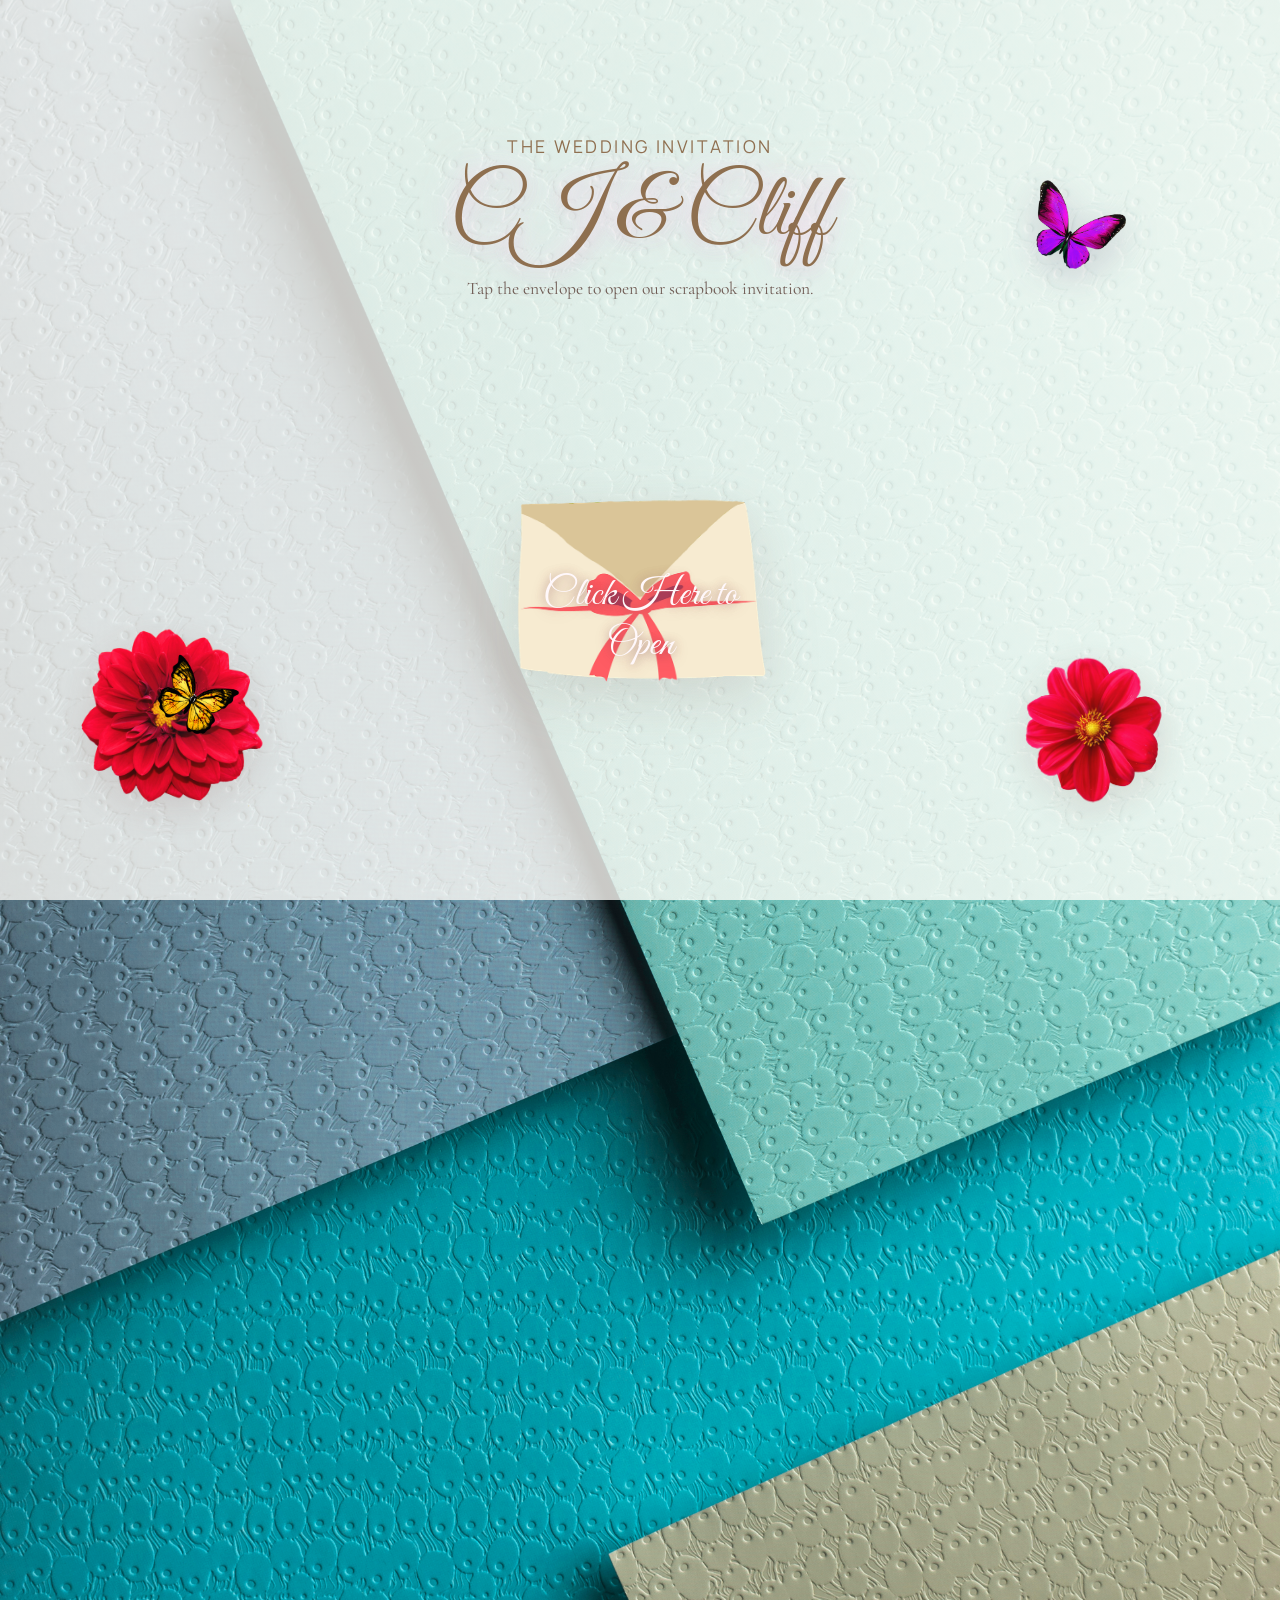
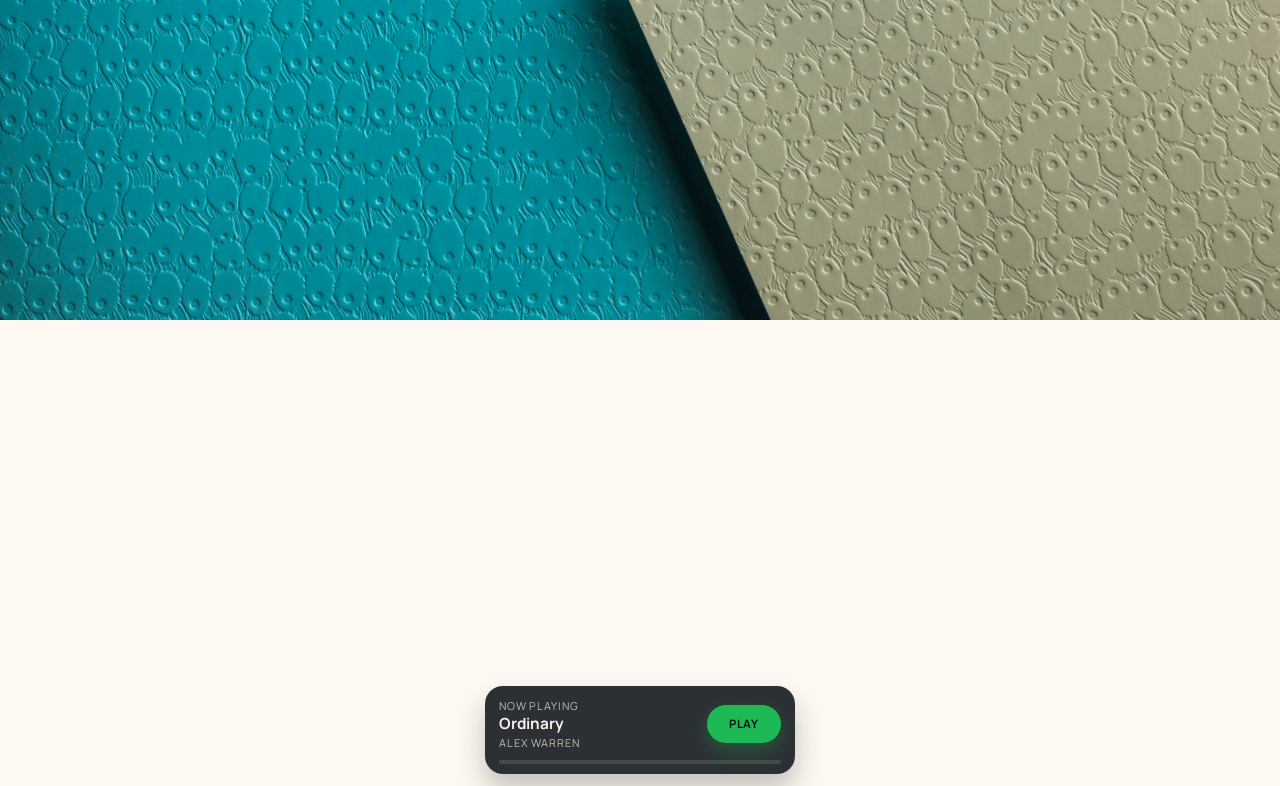
==== commit b4f83131: "Add files via upload" ====
--- a/index.html
+++ b/index.html
@@ -8,7 +8,7 @@
     <link rel="preconnect" href="https://fonts.googleapis.com">
     <link rel="preconnect" href="https://fonts.gstatic.com" crossorigin>
     <link href="https://fonts.googleapis.com/css2?family=Cormorant+Garamond:wght@400;500;600;700&family=Great+Vibes&family=Manrope:wght@400;500;600;700&display=swap" rel="stylesheet">
-    <link href="css/style.css?v=20260424ah" rel="stylesheet">
+    <link href="css/style.css?v=20260424ai" rel="stylesheet">
 </head>
 <body class="landing">
     <main class="landing-shell">
@@ -147,3 +147,4 @@
 
 
 
+
--- a/css/style.css
+++ b/css/style.css
@@ -4585,3 +4585,55 @@
         font-size: 1.26rem;
     }
 }
+
+@media (max-width: 767px) {
+    body.landing .polaroid-one,
+    body.landing .polaroid-two,
+    body.landing .polaroid-three {
+        transform-origin: center center;
+    }
+
+    body.landing .polaroid-one {
+        transform: rotate(8deg) translate(0, 2px) scale(1.08) !important;
+    }
+
+    body.landing .polaroid-two {
+        transform: rotate(-7deg) translateY(-3px) scale(1.08) !important;
+    }
+
+    body.landing .polaroid-three {
+        transform: rotate(5deg) translate(-1px, 4px) scale(1.08) !important;
+    }
+
+    body.landing .polaroid img {
+        min-height: 74px;
+        height: 74px;
+    }
+
+    body.landing .polaroid span {
+        font-size: 0.62rem;
+    }
+}
+
+@media (max-width: 560px) {
+    body.landing .polaroid-one {
+        transform: rotate(8deg) translate(0, 1px) scale(1.06) !important;
+    }
+
+    body.landing .polaroid-two {
+        transform: rotate(-7deg) translateY(-2px) scale(1.06) !important;
+    }
+
+    body.landing .polaroid-three {
+        transform: rotate(5deg) translate(-1px, 3px) scale(1.06) !important;
+    }
+
+    body.landing .polaroid img {
+        min-height: 66px;
+        height: 66px;
+    }
+
+    body.landing .polaroid span {
+        font-size: 0.6rem;
+    }
+}
